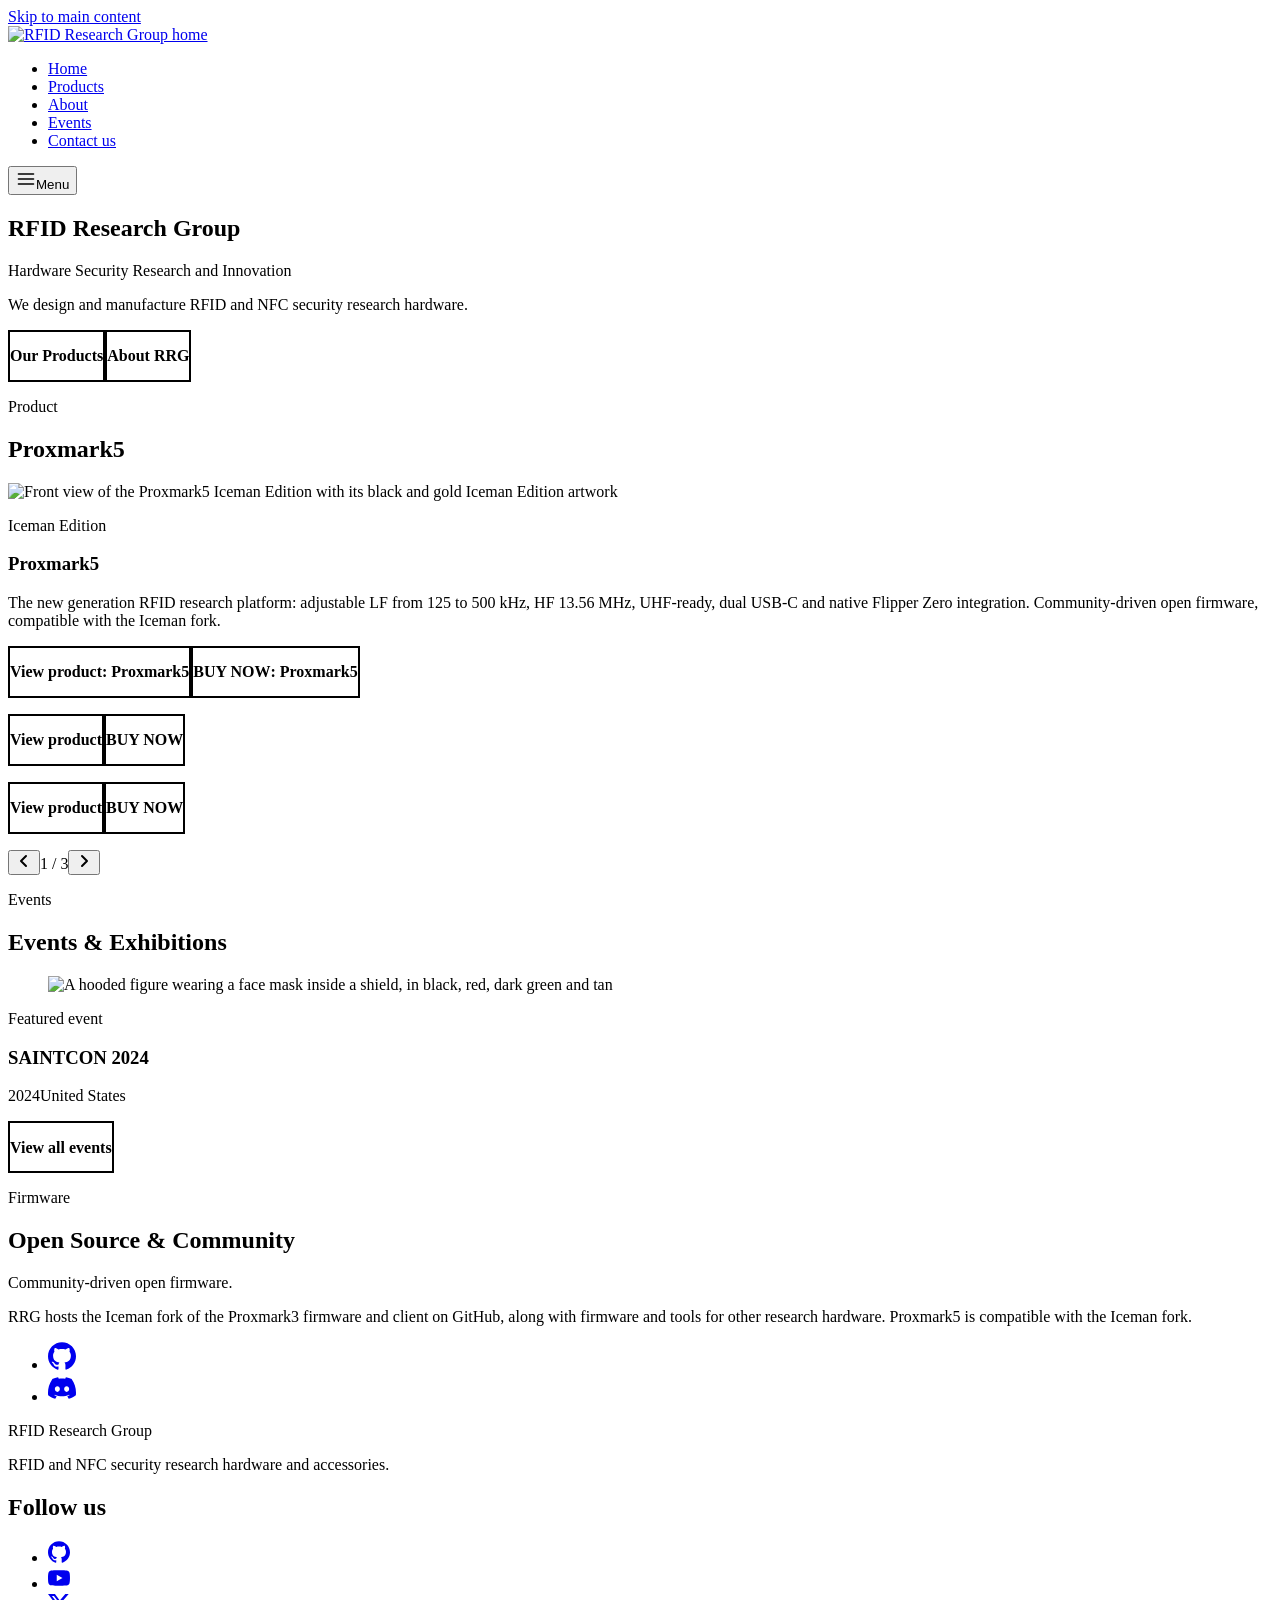
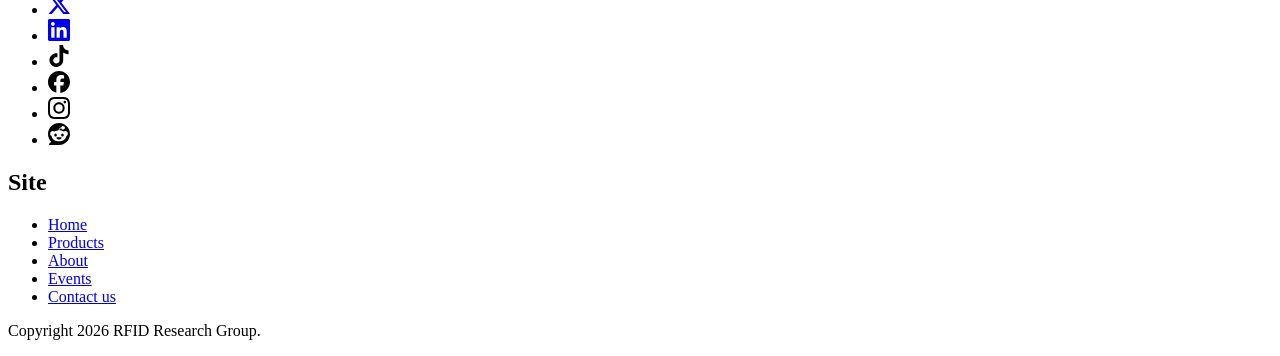
==== rrg-website-ready-to-upload/index.html @ afe207c8 "Add files via upload RRG WEB 11-25" ====
<!DOCTYPE html><html lang="en" data-astro-cid-z4jru4n3><head><meta charset="utf-8"><meta name="viewport" content="width=device-width, initial-scale=1"><link rel="icon" href="/favicon.svg" type="image/svg+xml"><title>RFID Research Group (RRG) | Hardware for Security Research</title><meta name="description" content="RFID Research Group designs, manufactures and sells RFID and NFC security research hardware and accessories."><link rel="canonical" href="https://rfidresearchgroup.com/"><meta name="robots" content="noindex, nofollow"><meta property="og:type" content="website"><meta property="og:site_name" content="RFID Research Group"><meta property="og:title" content="RFID Research Group (RRG) | Hardware for Security Research"><meta property="og:description" content="RFID Research Group designs, manufactures and sells RFID and NFC security research hardware and accessories."><meta property="og:url" content="https://rfidresearchgroup.com/"><meta name="twitter:card" content="summary"><link rel="stylesheet" href="/_astro/BaseLayout.CLcps3ia.css"><link rel="stylesheet" href="/_astro/index.Cjgjn9fv.css"><style>.button[data-astro-cid-ekguhzzh]{min-height:48px;padding:var(--space-3) var(--space-6);border-radius:var(--radius);font-size:var(--text-body);text-align:center;border:2px solid #0000;justify-content:center;align-items:center;font-weight:600;line-height:1.2;text-decoration:none;display:inline-flex}.button--primary[data-astro-cid-ekguhzzh],.button--primary[data-astro-cid-ekguhzzh]:visited{background:var(--c-text);color:var(--c-bg);border-color:var(--c-text)}.button--primary[data-astro-cid-ekguhzzh]:hover,.button--primary[data-astro-cid-ekguhzzh]:active{background:var(--c-text-secondary);border-color:var(--c-text-secondary);color:var(--c-bg);text-underline-offset:.2em;text-decoration:underline}.button--secondary[data-astro-cid-ekguhzzh],.button--secondary[data-astro-cid-ekguhzzh]:visited{color:var(--c-text);border-color:var(--c-text);background:0 0}.button--secondary[data-astro-cid-ekguhzzh]:hover,.button--secondary[data-astro-cid-ekguhzzh]:active{background:var(--c-surface);color:var(--c-text);text-underline-offset:.2em;text-decoration:underline}.button--small[data-astro-cid-ekguhzzh]{min-height:40px;padding:var(--space-2) var(--space-4);font-size:var(--text-small)}.button--idle[data-astro-cid-ekguhzzh]{cursor:default}.button--idle[data-astro-cid-ekguhzzh]:hover,.button--idle[data-astro-cid-ekguhzzh]:active{background:0 0;text-decoration:none}@media (prefers-reduced-motion:no-preference){.button[data-astro-cid-ekguhzzh]{transition:background-color .18s,border-color .18s,color .18s}}
</style></head><body data-astro-cid-z4jru4n3><a class="skip-link" href="#main" data-astro-cid-z4jru4n3>Skip to main content</a><header class="site-header" data-astro-cid-fzpbxy5g><div class="container site-header__inner" data-astro-cid-fzpbxy5g><a class="brand" href="/" data-astro-cid-fzpbxy5g><img class="brand__logo" src="/images/brand/rrg-crown-logo.png" alt="RFID Research Group home" width="64" height="68" decoding="async" data-astro-cid-fzpbxy5g></a><nav class="primary-nav" aria-label="Primary" data-astro-cid-ild27cng><ul data-astro-cid-ild27cng><li data-astro-cid-ild27cng><a href="/" aria-current="page" data-astro-cid-ild27cng>Home</a></li><li data-astro-cid-ild27cng><a href="/products/" data-astro-cid-ild27cng>Products</a></li><li data-astro-cid-ild27cng><a href="/about/" data-astro-cid-ild27cng>About</a></li><li data-astro-cid-ild27cng><a href="/about/#events" data-astro-cid-ild27cng>Events</a></li><li data-astro-cid-ild27cng><a href="/contact/" data-astro-cid-ild27cng>Contact us</a></li></ul></nav><div class="mobile-nav" data-mobile-nav data-astro-cid-e4rjqvxj><button class="mobile-nav__toggle" type="button" aria-expanded="false" aria-controls="mobile-nav-panel" data-mobile-nav-toggle data-astro-cid-e4rjqvxj><svg class="mobile-nav__icon" viewBox="0 0 24 24" width="20" height="20" aria-hidden="true" focusable="false" data-astro-cid-e4rjqvxj><path d="M3 6h18M3 12h18M3 18h18" stroke="currentColor" stroke-width="2" stroke-linecap="round" fill="none" data-astro-cid-e4rjqvxj></path></svg><span data-astro-cid-e4rjqvxj>Menu</span></button><nav class="mobile-nav__panel" id="mobile-nav-panel" aria-label="Primary" data-mobile-nav-panel data-astro-cid-e4rjqvxj><ul data-astro-cid-e4rjqvxj><li data-astro-cid-e4rjqvxj><a href="/" aria-current="page" data-astro-cid-e4rjqvxj>Home</a></li><li data-astro-cid-e4rjqvxj><a href="/products/" data-astro-cid-e4rjqvxj>Products</a></li><li data-astro-cid-e4rjqvxj><a href="/about/" data-astro-cid-e4rjqvxj>About</a></li><li data-astro-cid-e4rjqvxj><a href="/about/#events" data-astro-cid-e4rjqvxj>Events</a></li><li data-astro-cid-e4rjqvxj><a href="/contact/" data-astro-cid-e4rjqvxj>Contact us</a></li></ul></nav></div><script type="module">var e=document.querySelector(`[data-mobile-nav]`),t=e?.querySelector(`[data-mobile-nav-toggle]`),n=e?.querySelector(`[data-mobile-nav-panel]`);if(e&&t&&n){e.classList.add(`is-enhanced`),n.hidden=!0;let r=e=>{t.setAttribute(`aria-expanded`,String(e)),n.hidden=!e};t.addEventListener(`click`,()=>{r(t.getAttribute(`aria-expanded`)!==`true`)}),e.addEventListener(`keydown`,e=>{e.key===`Escape`&&t.getAttribute(`aria-expanded`)===`true`&&(r(!1),t.focus())}),window.matchMedia(`(min-width: 900px)`).addEventListener(`change`,e=>{e.matches&&r(!1)})}</script></div></header><main id="main" tabindex="-1" data-astro-cid-z4jru4n3><section class="hero" aria-labelledby="hero-title" data-astro-cid-ge2uvauf><div class="container hero__inner" data-astro-cid-ge2uvauf><h1 id="hero-title" class="hero__title" data-astro-cid-ge2uvauf><span class="hero__line" data-astro-cid-ge2uvauf>RFID</span> <span class="hero__line" data-astro-cid-ge2uvauf>Research</span> <span class="hero__line" data-astro-cid-ge2uvauf>Group</span></h1><p class="hero__headline" data-astro-cid-ge2uvauf>Hardware Security Research and Innovation</p><p class="hero__lead" data-astro-cid-ge2uvauf>We design and manufacture RFID and NFC security research hardware.</p><div class="hero__actions" data-astro-cid-ge2uvauf><a class="button button--primary" href="/products/" data-astro-cid-ekguhzzh>Our Products</a><a class="button button--secondary" href="/about/" data-astro-cid-ekguhzzh>About RRG</a></div></div></section><section class="news-feature" id="news-promotions" aria-labelledby="news-promotions-heading" data-astro-cid-th4qtknb><div class="container" data-astro-cid-th4qtknb><header class="news-feature__head" data-astro-cid-th4qtknb><p class="eyebrow" data-astro-cid-th4qtknb>Product</p><h2 id="news-promotions-heading" data-astro-cid-th4qtknb>Proxmark5</h2></header><div class="news-feature__panel" data-astro-cid-th4qtknb><div class="carousel" role="group" aria-roledescription="carousel" aria-label="Proxmark5" data-carousel data-counter="{current} / {total}" data-slide-label="{current} of {total}" data-astro-cid-oulirr76><div class="carousel__viewport" data-viewport data-astro-cid-oulirr76><article class="news-slide" data-astro-cid-th4qtknb><div class="news-slide__media is-stage" data-glyph="5" data-astro-cid-th4qtknb><img class="photo news-photo" src="/images/products/pm5-front-cut.webp" alt="Front view of the Proxmark5 Iceman Edition with its black and gold Iceman Edition artwork" width="884" height="1500" loading="lazy" decoding="async" data-astro-cid-ibx6unlj></div><div class="news-slide__text" data-astro-cid-th4qtknb><p class="eyebrow news-slide__meta" data-astro-cid-th4qtknb>Iceman Edition</p><h3 class="news-slide__title" data-astro-cid-th4qtknb>Proxmark5</h3><p class="news-slide__summary" data-astro-cid-th4qtknb>The new generation RFID research platform: adjustable LF from 125 to 500 kHz, HF 13.56 MHz, UHF-ready, dual USB-C and native Flipper Zero integration. Community-driven open firmware, compatible with the Iceman fork.</p><p class="news-slide__links" data-astro-cid-th4qtknb><a class="button button--secondary" href="/products/proxmark5-iceman/" data-astro-cid-ekguhzzh>View product<span class="visually-hidden" data-astro-cid-th4qtknb>: Proxmark5</span></a><a class="button button--secondary" href="https://hackerwarehouse.com/product/proxmark5/" rel="noopener" data-astro-cid-ekguhzzh>BUY NOW<span class="visually-hidden" data-astro-cid-th4qtknb>: Proxmark5</span></a></p></div></article><article class="news-slide" data-astro-cid-th4qtknb><div class="news-slide__media is-photo is-glyph-only is-blank" data-astro-cid-th4qtknb></div><div class="news-slide__text" data-astro-cid-th4qtknb><p class="news-slide__links" data-astro-cid-th4qtknb><span class="button button--secondary button--idle" aria-disabled="true" data-astro-cid-ekguhzzh>View product</span><span class="button button--secondary button--idle" aria-disabled="true" data-astro-cid-ekguhzzh>BUY NOW</span></p></div></article><article class="news-slide" data-astro-cid-th4qtknb><div class="news-slide__media is-photo is-glyph-only is-blank" data-astro-cid-th4qtknb></div><div class="news-slide__text" data-astro-cid-th4qtknb><p class="news-slide__links" data-astro-cid-th4qtknb><span class="button button--secondary button--idle" aria-disabled="true" data-astro-cid-ekguhzzh>View product</span><span class="button button--secondary button--idle" aria-disabled="true" data-astro-cid-ekguhzzh>BUY NOW</span></p></div></article></div><div class="carousel__footer" data-astro-cid-oulirr76><div class="carousel__more" data-astro-cid-oulirr76></div><div class="carousel__controls" data-controls hidden data-astro-cid-oulirr76><button type="button" class="carousel__button" aria-label="Previous" data-prev data-astro-cid-oulirr76><svg viewBox="0 0 16 16" width="16" height="16" aria-hidden="true" focusable="false" data-astro-cid-oulirr76><path d="M10 3L5 8l5 5" stroke="currentColor" stroke-width="2" fill="none" stroke-linecap="round" stroke-linejoin="round" data-astro-cid-oulirr76></path></svg></button><span class="carousel__counter mono" data-counter-text aria-live="polite" data-astro-cid-oulirr76></span><button type="button" class="carousel__button" aria-label="Next" data-next data-astro-cid-oulirr76><svg viewBox="0 0 16 16" width="16" height="16" aria-hidden="true" focusable="false" data-astro-cid-oulirr76><path d="M6 3l5 5-5 5" stroke="currentColor" stroke-width="2" fill="none" stroke-linecap="round" stroke-linejoin="round" data-astro-cid-oulirr76></path></svg></button></div></div></div><script type="module">document.querySelectorAll(`[data-carousel]`).forEach(e=>{let t=[...e.querySelector(`[data-viewport]`).children],n=e.querySelector(`[data-controls]`),r=e.querySelector(`[data-counter-text]`),i=e.dataset.counter??`{current} / {total}`,a=e.dataset.slideLabel??`{current} of {total}`;if(t.length<2)return;let o=0;e.classList.add(`is-enhanced`),n.hidden=!1;let s=(e,n)=>e.replace(`{current}`,String(n)).replace(`{total}`,String(t.length));t.forEach((e,t)=>{e.setAttribute(`role`,`group`),e.setAttribute(`aria-roledescription`,`slide`),e.setAttribute(`aria-label`,s(a,t+1))});let c=e=>{o=(e+t.length)%t.length,t.forEach((e,t)=>{let n=t===o;e.toggleAttribute(`data-inactive`,!n),e.toggleAttribute(`inert`,!n)}),r.textContent=s(i,o+1)};e.querySelector(`[data-prev]`).addEventListener(`click`,()=>c(o-1)),e.querySelector(`[data-next]`).addEventListener(`click`,()=>c(o+1)),e.addEventListener(`keydown`,e=>{let t=e.key;t===`ArrowLeft`&&c(o-1),t===`ArrowRight`&&c(o+1)}),c(0)});</script></div></div></section><section class="event-feature" id="events-exhibitions" aria-labelledby="events-exhibitions-heading" data-astro-cid-reeivz5b><div class="container" data-astro-cid-reeivz5b><header class="event-feature__head" data-astro-cid-reeivz5b><p class="eyebrow" data-astro-cid-reeivz5b>Events</p><h2 id="events-exhibitions-heading" data-astro-cid-reeivz5b>Events &amp; Exhibitions</h2></header><div class="event-feature__panel" data-astro-cid-reeivz5b><article class="event-card" data-astro-cid-reeivz5b><div class="event-card__media" data-astro-cid-reeivz5b><figure data-astro-cid-reeivz5b><img src="/images/events/saintcon-2024.webp" alt="A hooded figure wearing a face mask inside a shield, in black, red, dark green and tan" width="1200" height="750" loading="lazy" decoding="async" data-astro-cid-reeivz5b></figure></div><div class="event-card__text" data-astro-cid-reeivz5b><p class="eyebrow event-card__label" data-astro-cid-reeivz5b>Featured event</p><h3 class="event-card__name" data-astro-cid-reeivz5b>SAINTCON 2024</h3><p class="event-card__meta" data-astro-cid-reeivz5b><time class="mono" datetime="2024" data-astro-cid-reeivz5b>2024</time><span data-astro-cid-reeivz5b>United States</span></p><div class="event-card__actions" data-astro-cid-reeivz5b><a class="button button--primary" href="/about/#events" data-astro-cid-ekguhzzh>View all events</a></div></div></article></div></div></section><section class="open-source" id="open-source" aria-labelledby="open-source-heading" data-astro-cid-hjlmb2xt><div class="container open-source__grid" data-astro-cid-hjlmb2xt><div data-astro-cid-hjlmb2xt><p class="eyebrow" data-astro-cid-hjlmb2xt>Firmware</p><h2 id="open-source-heading" class="open-source__heading" data-astro-cid-hjlmb2xt>Open Source &amp; Community</h2><p class="open-source__summary" data-astro-cid-hjlmb2xt>Community-driven open firmware.</p></div><div data-astro-cid-hjlmb2xt><p class="open-source__body" data-astro-cid-hjlmb2xt>RRG hosts the Iceman fork of the Proxmark3 firmware and client on GitHub, along with firmware and tools for other research hardware. Proxmark5 is compatible with the Iceman fork.</p><ul class="open-source__links" data-astro-cid-hjlmb2xt><li data-astro-cid-hjlmb2xt><a class="open-source__icon" href="https://github.com/rfidresearchgroup" rel="noopener" aria-label="GitHub" title="GitHub" data-astro-cid-hjlmb2xt><svg viewBox="0 0 24 24" width="28" height="28" aria-hidden="true" focusable="false" data-astro-cid-hjlmb2xt><path d="M12 .297c-6.63 0-12 5.373-12 12 0 5.303 3.438 9.8 8.205 11.385.6.113.82-.258.82-.577 0-.285-.01-1.04-.015-2.04-3.338.724-4.042-1.61-4.042-1.61C4.422 18.07 3.633 17.7 3.633 17.7c-1.087-.744.084-.729.084-.729 1.205.084 1.838 1.236 1.838 1.236 1.07 1.835 2.809 1.305 3.495.998.108-.776.417-1.305.76-1.605-2.665-.3-5.466-1.332-5.466-5.93 0-1.31.465-2.38 1.235-3.22-.135-.303-.54-1.523.105-3.176 0 0 1.005-.322 3.3 1.23.96-.267 1.98-.399 3-.405 1.02.006 2.04.138 3 .405 2.28-1.552 3.285-1.23 3.285-1.23.645 1.653.24 2.873.12 3.176.765.84 1.23 1.91 1.23 3.22 0 4.61-2.805 5.625-5.475 5.92.42.36.81 1.096.81 2.22 0 1.606-.015 2.896-.015 3.286 0 .315.21.69.825.57C20.565 22.092 24 17.592 24 12.297c0-6.627-5.373-12-12-12" fill="currentColor" data-astro-cid-hjlmb2xt></path></svg></a></li><li data-astro-cid-hjlmb2xt><a class="open-source__icon" href="https://discord.gg/QfPvGFRQxH" rel="noopener" aria-label="Discord" title="Discord" data-astro-cid-hjlmb2xt><svg viewBox="0 0 24 24" width="28" height="28" aria-hidden="true" focusable="false" data-astro-cid-hjlmb2xt><path d="M20.317 4.3698a19.7913 19.7913 0 00-4.8851-1.5152.0741.0741 0 00-.0785.0371c-.211.3753-.4447.8648-.6083 1.2495-1.8447-.2762-3.68-.2762-5.4868 0-.1636-.3933-.4058-.8742-.6177-1.2495a.077.077 0 00-.0785-.037 19.7363 19.7363 0 00-4.8852 1.515.0699.0699 0 00-.0321.0277C.5334 9.0458-.319 13.5799.0992 18.0578a.0824.0824 0 00.0312.0561c2.0528 1.5076 4.0413 2.4228 5.9929 3.0294a.0777.0777 0 00.0842-.0276c.4616-.6304.8731-1.2952 1.226-1.9942a.076.076 0 00-.0416-.1057c-.6528-.2476-1.2743-.5495-1.8722-.8923a.077.077 0 01-.0076-.1277c.1258-.0943.2517-.1923.3718-.2914a.0743.0743 0 01.0776-.0105c3.9278 1.7933 8.18 1.7933 12.0614 0a.0739.0739 0 01.0785.0095c.1202.099.246.1981.3728.2924a.077.077 0 01-.0066.1276 12.2986 12.2986 0 01-1.873.8914.0766.0766 0 00-.0407.1067c.3604.698.7719 1.3628 1.225 1.9932a.076.076 0 00.0842.0286c1.961-.6067 3.9495-1.5219 6.0023-3.0294a.077.077 0 00.0313-.0552c.5004-5.177-.8382-9.6739-3.5485-13.6604a.061.061 0 00-.0312-.0286zM8.02 15.3312c-1.1825 0-2.1569-1.0857-2.1569-2.419 0-1.3332.9555-2.4189 2.157-2.4189 1.2108 0 2.1757 1.0952 2.1568 2.419 0 1.3332-.9555 2.4189-2.1569 2.4189zm7.9748 0c-1.1825 0-2.1569-1.0857-2.1569-2.419 0-1.3332.9554-2.4189 2.1569-2.4189 1.2108 0 2.1757 1.0952 2.1568 2.419 0 1.3332-.946 2.4189-2.1568 2.4189Z" fill="currentColor" data-astro-cid-hjlmb2xt></path></svg></a></li></ul></div></div></section></main><footer class="site-footer" data-astro-cid-nns7i3if><div class="container" data-astro-cid-nns7i3if><div class="site-footer__grid" data-astro-cid-nns7i3if><div class="site-footer__brand" data-astro-cid-nns7i3if><p class="site-footer__name" data-astro-cid-nns7i3if>RFID Research Group</p><p class="site-footer__tagline" data-astro-cid-nns7i3if>RFID and NFC security research hardware and accessories.</p></div><div data-astro-cid-nns7i3if><h2 class="site-footer__heading" data-astro-cid-nns7i3if>Follow us</h2><ul class="site-footer__social" data-astro-cid-nns7i3if><li data-astro-cid-nns7i3if><a class="site-footer__box site-footer__icon" href="https://github.com/rfidresearchgroup" rel="noopener" aria-label="GitHub" title="GitHub" data-astro-cid-nns7i3if><svg viewBox="0 0 24 24" width="22" height="22" aria-hidden="true" focusable="false" data-astro-cid-nns7i3if><path d="M12 .297c-6.63 0-12 5.373-12 12 0 5.303 3.438 9.8 8.205 11.385.6.113.82-.258.82-.577 0-.285-.01-1.04-.015-2.04-3.338.724-4.042-1.61-4.042-1.61C4.422 18.07 3.633 17.7 3.633 17.7c-1.087-.744.084-.729.084-.729 1.205.084 1.838 1.236 1.838 1.236 1.07 1.835 2.809 1.305 3.495.998.108-.776.417-1.305.76-1.605-2.665-.3-5.466-1.332-5.466-5.93 0-1.31.465-2.38 1.235-3.22-.135-.303-.54-1.523.105-3.176 0 0 1.005-.322 3.3 1.23.96-.267 1.98-.399 3-.405 1.02.006 2.04.138 3 .405 2.28-1.552 3.285-1.23 3.285-1.23.645 1.653.24 2.873.12 3.176.765.84 1.23 1.91 1.23 3.22 0 4.61-2.805 5.625-5.475 5.92.42.36.81 1.096.81 2.22 0 1.606-.015 2.896-.015 3.286 0 .315.21.69.825.57C20.565 22.092 24 17.592 24 12.297c0-6.627-5.373-12-12-12" fill="currentColor" data-astro-cid-nns7i3if></path></svg></a></li><li data-astro-cid-nns7i3if><a class="site-footer__box site-footer__icon" href="https://www.youtube.com/@rfidresearchgroup" rel="noopener" aria-label="YouTube" title="YouTube" data-astro-cid-nns7i3if><svg viewBox="0 0 24 24" width="22" height="22" aria-hidden="true" focusable="false" data-astro-cid-nns7i3if><path d="M23.498 6.186a3.016 3.016 0 0 0-2.122-2.136C19.505 3.545 12 3.545 12 3.545s-7.505 0-9.377.505A3.017 3.017 0 0 0 .502 6.186C0 8.07 0 12 0 12s0 3.93.502 5.814a3.016 3.016 0 0 0 2.122 2.136c1.871.505 9.376.505 9.376.505s7.505 0 9.377-.505a3.015 3.015 0 0 0 2.122-2.136C24 15.93 24 12 24 12s0-3.93-.502-5.814zM9.545 15.568V8.432L15.818 12l-6.273 3.568z" fill="currentColor" data-astro-cid-nns7i3if></path></svg></a></li><li data-astro-cid-nns7i3if><a class="site-footer__box site-footer__icon" href="https://x.com/RFIDResearch" rel="noopener" aria-label="X" title="X" data-astro-cid-nns7i3if><svg viewBox="0 0 24 24" width="22" height="22" aria-hidden="true" focusable="false" data-astro-cid-nns7i3if><path d="M18.901 1.153h3.68l-8.04 9.19L24 22.846h-7.406l-5.8-7.584-6.638 7.584H.474l8.6-9.83L0 1.154h7.594l5.243 6.932ZM17.61 20.644h2.039L6.486 3.24H4.298Z" fill="currentColor" data-astro-cid-nns7i3if></path></svg></a></li><li data-astro-cid-nns7i3if><a class="site-footer__box site-footer__icon" href="https://www.linkedin.com/company/rfid-research-group" rel="noopener" aria-label="LinkedIn" title="LinkedIn" data-astro-cid-nns7i3if><svg viewBox="0 0 24 24" width="22" height="22" aria-hidden="true" focusable="false" data-astro-cid-nns7i3if><path d="M20.447 20.452h-3.554v-5.569c0-1.328-.027-3.037-1.852-3.037-1.853 0-2.136 1.445-2.136 2.939v5.667H9.351V9h3.414v1.561h.046c.477-.9 1.637-1.85 3.37-1.85 3.601 0 4.267 2.37 4.267 5.455v6.286zM5.337 7.433c-1.144 0-2.063-.926-2.063-2.065 0-1.138.92-2.063 2.063-2.063 1.14 0 2.064.925 2.064 2.063 0 1.139-.925 2.065-2.064 2.065zm1.782 13.019H3.555V9h3.564v11.452zM22.225 0H1.771C.792 0 0 .774 0 1.729v20.542C0 23.227.792 24 1.771 24h20.451C23.2 24 24 23.227 24 22.271V1.729C24 .774 23.2 0 22.222 0h.003z" fill="currentColor" data-astro-cid-nns7i3if></path></svg></a></li><li data-astro-cid-nns7i3if><span class="site-footer__box site-footer__icon site-footer__pending" title="TikTok: link coming soon" role="img" aria-label="TikTok (link coming soon)" data-astro-cid-nns7i3if><svg viewBox="0 0 24 24" width="22" height="22" aria-hidden="true" focusable="false" data-astro-cid-nns7i3if><path d="M12.525.02c1.31-.02 2.61-.01 3.91-.02.08 1.53.63 3.09 1.75 4.17 1.12 1.11 2.7 1.62 4.24 1.79v4.03c-1.44-.05-2.89-.35-4.2-.97-.57-.26-1.1-.59-1.62-.93-.01 2.92.01 5.84-.02 8.75-.08 1.4-.54 2.79-1.35 3.94-1.31 1.92-3.58 3.17-5.91 3.21-1.43.08-2.86-.31-4.08-1.03-2.02-1.19-3.44-3.37-3.65-5.71-.02-.5-.03-1-.01-1.49.18-1.9 1.12-3.72 2.58-4.96 1.66-1.44 3.98-2.13 6.15-1.72.02 1.48-.04 2.96-.04 4.44-.99-.32-2.15-.23-3.02.37-.63.41-1.11 1.04-1.36 1.75-.21.51-.15 1.07-.14 1.61.24 1.64 1.82 3.02 3.5 2.87 1.12-.01 2.19-.66 2.77-1.61.19-.33.4-.67.41-1.06.1-1.79.06-3.57.07-5.36.01-4.03-.01-8.05.02-12.07z" fill="currentColor" data-astro-cid-nns7i3if></path></svg></span></li><li data-astro-cid-nns7i3if><span class="site-footer__box site-footer__icon site-footer__pending" title="Facebook: link coming soon" role="img" aria-label="Facebook (link coming soon)" data-astro-cid-nns7i3if><svg viewBox="0 0 24 24" width="22" height="22" aria-hidden="true" focusable="false" data-astro-cid-nns7i3if><path d="M9.101 23.691v-7.98H6.627v-3.667h2.474v-1.58c0-4.085 1.848-5.978 5.858-5.978.401 0 .955.042 1.468.103a8.68 8.68 0 0 1 1.141.195v3.325a8.623 8.623 0 0 0-.653-.036 26.805 26.805 0 0 0-.733-.009c-.707 0-1.259.096-1.675.309a1.686 1.686 0 0 0-.679.622c-.258.42-.374.995-.374 1.752v1.297h3.919l-.386 2.103-.287 1.564h-3.246v8.245C19.396 23.238 24 18.179 24 12.044c0-6.627-5.373-12-12-12s-12 5.373-12 12c0 5.628 3.874 10.35 9.101 11.647Z" fill="currentColor" data-astro-cid-nns7i3if></path></svg></span></li><li data-astro-cid-nns7i3if><span class="site-footer__box site-footer__icon site-footer__pending" title="Instagram: link coming soon" role="img" aria-label="Instagram (link coming soon)" data-astro-cid-nns7i3if><svg viewBox="0 0 24 24" width="22" height="22" aria-hidden="true" focusable="false" data-astro-cid-nns7i3if><path d="M7.0301.084c-1.2768.0602-2.1487.264-2.911.5634-.7888.3075-1.4575.72-2.1228 1.3877-.6652.6677-1.075 1.3368-1.3802 2.127-.2954.7638-.4956 1.6365-.552 2.914-.0564 1.2775-.0689 1.6882-.0626 4.947.0062 3.2586.0206 3.6671.0825 4.9473.061 1.2765.264 2.1482.5635 2.9107.308.7889.72 1.4573 1.388 2.1228.6679.6655 1.3365 1.0743 2.1285 1.38.7632.295 1.6361.4961 2.9134.552 1.2773.056 1.6884.069 4.9462.0627 3.2578-.0062 3.668-.0207 4.9478-.0814 1.28-.0607 2.147-.2652 2.9098-.5633.7889-.3086 1.4578-.72 2.1228-1.3881.665-.6682 1.0745-1.3378 1.3795-2.1284.2957-.7632.4966-1.636.552-2.9124.056-1.2809.0692-1.6898.063-4.948-.0063-3.2583-.021-3.6668-.0817-4.9465-.0607-1.2797-.264-2.1487-.5633-2.9117-.3084-.7889-.72-1.4568-1.3876-2.1228C21.2982 1.33 20.628.9208 19.8378.6165 19.074.321 18.2017.1197 16.9244.0645 15.6471.0093 15.236-.005 11.977.0014 8.718.0076 8.31.0215 7.0301.0839m.1402 21.6932c-1.17-.0509-1.8053-.2453-2.2287-.408-.5606-.216-.96-.4771-1.3819-.895-.422-.4178-.6811-.8186-.9-1.378-.1644-.4234-.3624-1.058-.4171-2.228-.0595-1.2645-.072-1.6442-.079-4.848-.007-3.2037.0053-3.583.0607-4.848.05-1.169.2456-1.805.408-2.2282.216-.5613.4762-.96.895-1.3816.4188-.4217.8184-.6814 1.3783-.9003.423-.1651 1.0575-.3614 2.227-.4171 1.2655-.06 1.6447-.072 4.848-.079 3.2033-.007 3.5835.005 4.8495.0608 1.169.0508 1.8053.2445 2.228.408.5608.216.96.4754 1.3816.895.4217.4194.6816.8176.9005 1.3787.1653.4217.3617 1.056.4169 2.2263.0602 1.2655.0739 1.645.0796 4.848.0058 3.203-.0055 3.5834-.061 4.848-.051 1.17-.245 1.8055-.408 2.2294-.216.5604-.4763.96-.8954 1.3814-.419.4215-.8181.6811-1.3783.9-.4224.1649-1.0577.3617-2.2262.4174-1.2656.0595-1.6448.072-4.8493.079-3.2045.007-3.5825-.006-4.848-.0608M16.953 5.5864A1.44 1.44 0 1 0 18.39 4.144a1.44 1.44 0 0 0-1.437 1.4424M5.8385 12.012c.0067 3.4032 2.7706 6.1557 6.173 6.1493 3.4026-.0065 6.157-2.7701 6.1506-6.1733-.0065-3.4032-2.771-6.1565-6.174-6.1498-3.403.0067-6.156 2.771-6.1496 6.1738M8 12.0077a4 4 0 1 1 4.008 3.9921A3.9996 3.9996 0 0 1 8 12.0077" fill="currentColor" data-astro-cid-nns7i3if></path></svg></span></li><li data-astro-cid-nns7i3if><span class="site-footer__box site-footer__icon site-footer__pending" title="Reddit: link coming soon" role="img" aria-label="Reddit (link coming soon)" data-astro-cid-nns7i3if><svg viewBox="0 0 24 24" width="22" height="22" aria-hidden="true" focusable="false" data-astro-cid-nns7i3if><path d="M12 0C5.373 0 0 5.373 0 12c0 3.314 1.343 6.314 3.515 8.485l-2.286 2.286C.775 23.225 1.097 24 1.738 24H12c6.627 0 12-5.373 12-12S18.627 0 12 0Zm4.388 3.199c1.104 0 1.999.895 1.999 1.999 0 1.105-.895 2-1.999 2-.946 0-1.739-.657-1.947-1.539v.002c-1.147.162-2.032 1.15-2.032 2.341v.007c1.776.067 3.4.567 4.686 1.363.473-.363 1.064-.58 1.707-.58 1.547 0 2.802 1.254 2.802 2.802 0 1.117-.655 2.081-1.601 2.531-.088 3.256-3.637 5.876-7.997 5.876-4.361 0-7.905-2.617-7.998-5.87-.954-.447-1.614-1.415-1.614-2.538 0-1.548 1.255-2.802 2.803-2.802.645 0 1.239.218 1.712.585 1.275-.79 2.881-1.291 4.64-1.365v-.01c0-1.663 1.263-3.034 2.88-3.207.188-.911.993-1.595 1.959-1.595Zm-8.085 8.376c-.784 0-1.459.78-1.506 1.797-.047 1.016.64 1.429 1.426 1.429.786 0 1.371-.369 1.418-1.385.047-1.017-.553-1.841-1.338-1.841Zm7.406 0c-.786 0-1.385.824-1.338 1.841.047 1.017.634 1.385 1.418 1.385.785 0 1.473-.413 1.426-1.429-.046-1.017-.721-1.797-1.506-1.797Zm-3.703 4.013c-.974 0-1.907.048-2.77.135-.147.015-.241.168-.183.305.483 1.154 1.622 1.964 2.953 1.964 1.33 0 2.47-.81 2.953-1.964.057-.137-.037-.29-.184-.305-.863-.087-1.795-.135-2.769-.135Z" fill="currentColor" data-astro-cid-nns7i3if></path></svg></span></li></ul></div><nav aria-labelledby="footer-site-heading" data-astro-cid-nns7i3if><h2 id="footer-site-heading" class="site-footer__heading" data-astro-cid-nns7i3if>Site</h2><ul class="site-footer__nav" data-astro-cid-nns7i3if><li data-astro-cid-nns7i3if><a class="site-footer__box" href="/" data-astro-cid-nns7i3if>Home</a></li><li data-astro-cid-nns7i3if><a class="site-footer__box" href="/products/" data-astro-cid-nns7i3if>Products</a></li><li data-astro-cid-nns7i3if><a class="site-footer__box" href="/about/" data-astro-cid-nns7i3if>About</a></li><li data-astro-cid-nns7i3if><a class="site-footer__box" href="/about/#events" data-astro-cid-nns7i3if>Events</a></li><li data-astro-cid-nns7i3if><a class="site-footer__box" href="/contact/" data-astro-cid-nns7i3if>Contact us</a></li></ul></nav></div><p class="site-footer__copyright" data-astro-cid-nns7i3if>Copyright 2026 RFID Research Group.</p></div></footer></body></html>
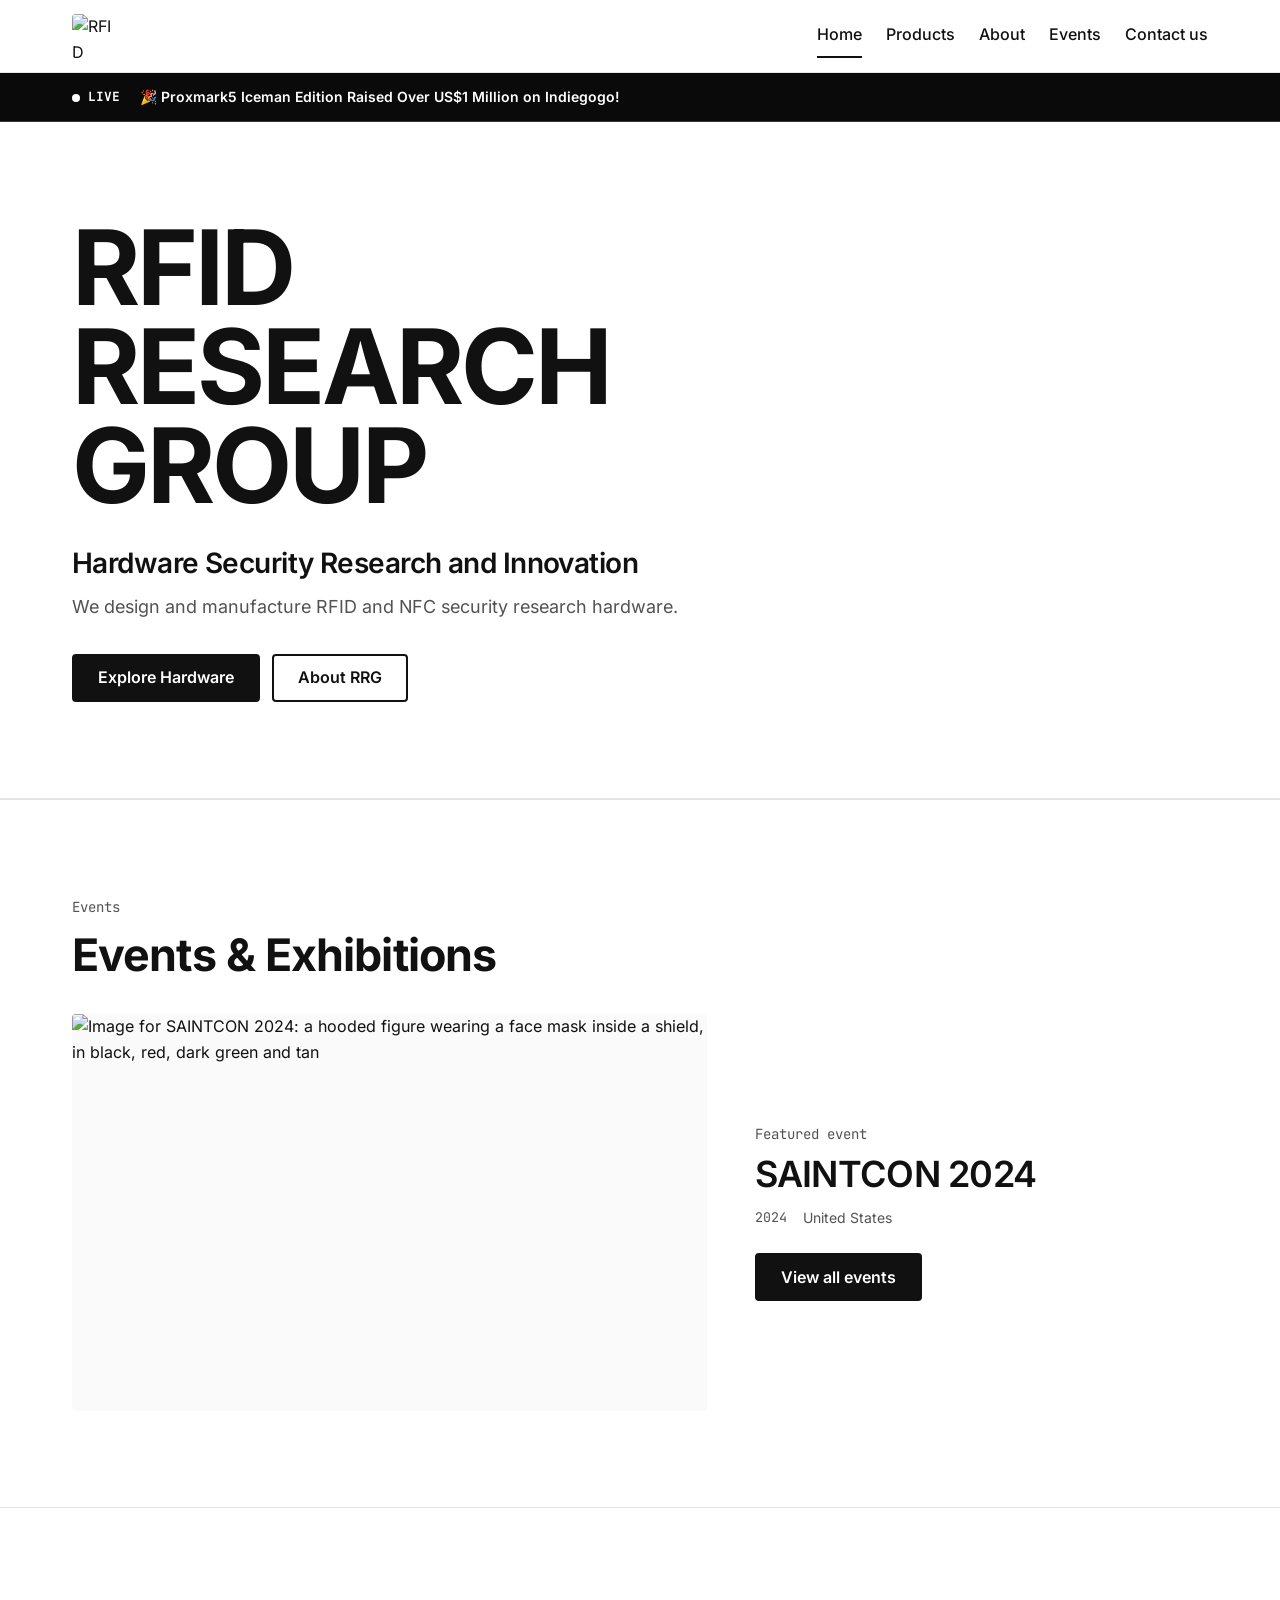
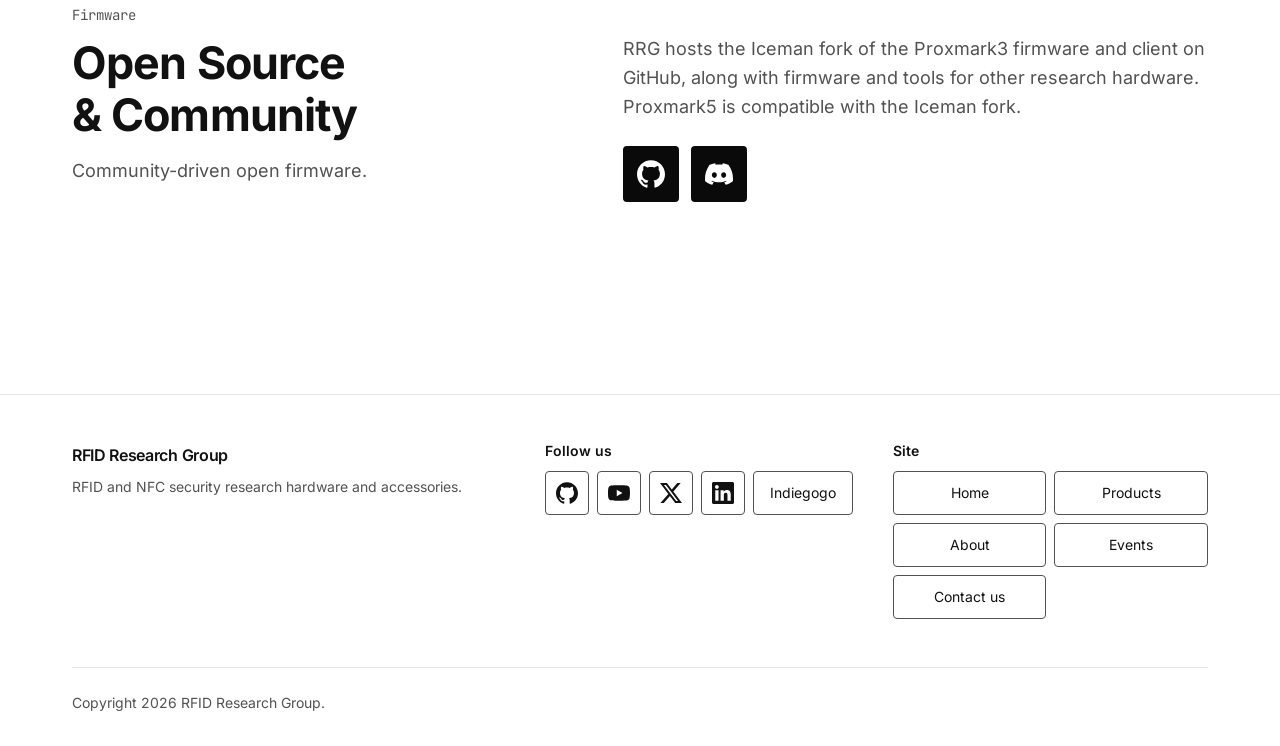
==== commit 15000e87: "Add files via upload" ====
--- a/rrg-website-ready-to-upload/index.html
+++ b/rrg-website-ready-to-upload/index.html
@@ -1,2 +1,2 @@
-<!DOCTYPE html><html lang="en" data-astro-cid-z4jru4n3><head><meta charset="utf-8"><meta name="viewport" content="width=device-width, initial-scale=1"><link rel="icon" href="/favicon.svg" type="image/svg+xml"><title>RFID Research Group (RRG) | Hardware for Security Research</title><meta name="description" content="RFID Research Group designs, manufactures and sells RFID and NFC security research hardware and accessories."><link rel="canonical" href="https://rfidresearchgroup.com/"><meta name="robots" content="noindex, nofollow"><meta property="og:type" content="website"><meta property="og:site_name" content="RFID Research Group"><meta property="og:title" content="RFID Research Group (RRG) | Hardware for Security Research"><meta property="og:description" content="RFID Research Group designs, manufactures and sells RFID and NFC security research hardware and accessories."><meta property="og:url" content="https://rfidresearchgroup.com/"><meta name="twitter:card" content="summary"><link rel="stylesheet" href="/_astro/BaseLayout.CLcps3ia.css"><link rel="stylesheet" href="/_astro/index.Cjgjn9fv.css"><style>.button[data-astro-cid-ekguhzzh]{min-height:48px;padding:var(--space-3) var(--space-6);border-radius:var(--radius);font-size:var(--text-body);text-align:center;border:2px solid #0000;justify-content:center;align-items:center;font-weight:600;line-height:1.2;text-decoration:none;display:inline-flex}.button--primary[data-astro-cid-ekguhzzh],.button--primary[data-astro-cid-ekguhzzh]:visited{background:var(--c-text);color:var(--c-bg);border-color:var(--c-text)}.button--primary[data-astro-cid-ekguhzzh]:hover,.button--primary[data-astro-cid-ekguhzzh]:active{background:var(--c-text-secondary);border-color:var(--c-text-secondary);color:var(--c-bg);text-underline-offset:.2em;text-decoration:underline}.button--secondary[data-astro-cid-ekguhzzh],.button--secondary[data-astro-cid-ekguhzzh]:visited{color:var(--c-text);border-color:var(--c-text);background:0 0}.button--secondary[data-astro-cid-ekguhzzh]:hover,.button--secondary[data-astro-cid-ekguhzzh]:active{background:var(--c-surface);color:var(--c-text);text-underline-offset:.2em;text-decoration:underline}.button--small[data-astro-cid-ekguhzzh]{min-height:40px;padding:var(--space-2) var(--space-4);font-size:var(--text-small)}.button--idle[data-astro-cid-ekguhzzh]{cursor:default}.button--idle[data-astro-cid-ekguhzzh]:hover,.button--idle[data-astro-cid-ekguhzzh]:active{background:0 0;text-decoration:none}@media (prefers-reduced-motion:no-preference){.button[data-astro-cid-ekguhzzh]{transition:background-color .18s,border-color .18s,color .18s}}
-</style></head><body data-astro-cid-z4jru4n3><a class="skip-link" href="#main" data-astro-cid-z4jru4n3>Skip to main content</a><header class="site-header" data-astro-cid-fzpbxy5g><div class="container site-header__inner" data-astro-cid-fzpbxy5g><a class="brand" href="/" data-astro-cid-fzpbxy5g><img class="brand__logo" src="/images/brand/rrg-crown-logo.png" alt="RFID Research Group home" width="64" height="68" decoding="async" data-astro-cid-fzpbxy5g></a><nav class="primary-nav" aria-label="Primary" data-astro-cid-ild27cng><ul data-astro-cid-ild27cng><li data-astro-cid-ild27cng><a href="/" aria-current="page" data-astro-cid-ild27cng>Home</a></li><li data-astro-cid-ild27cng><a href="/products/" data-astro-cid-ild27cng>Products</a></li><li data-astro-cid-ild27cng><a href="/about/" data-astro-cid-ild27cng>About</a></li><li data-astro-cid-ild27cng><a href="/about/#events" data-astro-cid-ild27cng>Events</a></li><li data-astro-cid-ild27cng><a href="/contact/" data-astro-cid-ild27cng>Contact us</a></li></ul></nav><div class="mobile-nav" data-mobile-nav data-astro-cid-e4rjqvxj><button class="mobile-nav__toggle" type="button" aria-expanded="false" aria-controls="mobile-nav-panel" data-mobile-nav-toggle data-astro-cid-e4rjqvxj><svg class="mobile-nav__icon" viewBox="0 0 24 24" width="20" height="20" aria-hidden="true" focusable="false" data-astro-cid-e4rjqvxj><path d="M3 6h18M3 12h18M3 18h18" stroke="currentColor" stroke-width="2" stroke-linecap="round" fill="none" data-astro-cid-e4rjqvxj></path></svg><span data-astro-cid-e4rjqvxj>Menu</span></button><nav class="mobile-nav__panel" id="mobile-nav-panel" aria-label="Primary" data-mobile-nav-panel data-astro-cid-e4rjqvxj><ul data-astro-cid-e4rjqvxj><li data-astro-cid-e4rjqvxj><a href="/" aria-current="page" data-astro-cid-e4rjqvxj>Home</a></li><li data-astro-cid-e4rjqvxj><a href="/products/" data-astro-cid-e4rjqvxj>Products</a></li><li data-astro-cid-e4rjqvxj><a href="/about/" data-astro-cid-e4rjqvxj>About</a></li><li data-astro-cid-e4rjqvxj><a href="/about/#events" data-astro-cid-e4rjqvxj>Events</a></li><li data-astro-cid-e4rjqvxj><a href="/contact/" data-astro-cid-e4rjqvxj>Contact us</a></li></ul></nav></div><script type="module">var e=document.querySelector(`[data-mobile-nav]`),t=e?.querySelector(`[data-mobile-nav-toggle]`),n=e?.querySelector(`[data-mobile-nav-panel]`);if(e&&t&&n){e.classList.add(`is-enhanced`),n.hidden=!0;let r=e=>{t.setAttribute(`aria-expanded`,String(e)),n.hidden=!e};t.addEventListener(`click`,()=>{r(t.getAttribute(`aria-expanded`)!==`true`)}),e.addEventListener(`keydown`,e=>{e.key===`Escape`&&t.getAttribute(`aria-expanded`)===`true`&&(r(!1),t.focus())}),window.matchMedia(`(min-width: 900px)`).addEventListener(`change`,e=>{e.matches&&r(!1)})}</script></div></header><main id="main" tabindex="-1" data-astro-cid-z4jru4n3><section class="hero" aria-labelledby="hero-title" data-astro-cid-ge2uvauf><div class="container hero__inner" data-astro-cid-ge2uvauf><h1 id="hero-title" class="hero__title" data-astro-cid-ge2uvauf><span class="hero__line" data-astro-cid-ge2uvauf>RFID</span> <span class="hero__line" data-astro-cid-ge2uvauf>Research</span> <span class="hero__line" data-astro-cid-ge2uvauf>Group</span></h1><p class="hero__headline" data-astro-cid-ge2uvauf>Hardware Security Research and Innovation</p><p class="hero__lead" data-astro-cid-ge2uvauf>We design and manufacture RFID and NFC security research hardware.</p><div class="hero__actions" data-astro-cid-ge2uvauf><a class="button button--primary" href="/products/" data-astro-cid-ekguhzzh>Our Products</a><a class="button button--secondary" href="/about/" data-astro-cid-ekguhzzh>About RRG</a></div></div></section><section class="news-feature" id="news-promotions" aria-labelledby="news-promotions-heading" data-astro-cid-th4qtknb><div class="container" data-astro-cid-th4qtknb><header class="news-feature__head" data-astro-cid-th4qtknb><p class="eyebrow" data-astro-cid-th4qtknb>Product</p><h2 id="news-promotions-heading" data-astro-cid-th4qtknb>Proxmark5</h2></header><div class="news-feature__panel" data-astro-cid-th4qtknb><div class="carousel" role="group" aria-roledescription="carousel" aria-label="Proxmark5" data-carousel data-counter="{current} / {total}" data-slide-label="{current} of {total}" data-astro-cid-oulirr76><div class="carousel__viewport" data-viewport data-astro-cid-oulirr76><article class="news-slide" data-astro-cid-th4qtknb><div class="news-slide__media is-stage" data-glyph="5" data-astro-cid-th4qtknb><img class="photo news-photo" src="/images/products/pm5-front-cut.webp" alt="Front view of the Proxmark5 Iceman Edition with its black and gold Iceman Edition artwork" width="884" height="1500" loading="lazy" decoding="async" data-astro-cid-ibx6unlj></div><div class="news-slide__text" data-astro-cid-th4qtknb><p class="eyebrow news-slide__meta" data-astro-cid-th4qtknb>Iceman Edition</p><h3 class="news-slide__title" data-astro-cid-th4qtknb>Proxmark5</h3><p class="news-slide__summary" data-astro-cid-th4qtknb>The new generation RFID research platform: adjustable LF from 125 to 500 kHz, HF 13.56 MHz, UHF-ready, dual USB-C and native Flipper Zero integration. Community-driven open firmware, compatible with the Iceman fork.</p><p class="news-slide__links" data-astro-cid-th4qtknb><a class="button button--secondary" href="/products/proxmark5-iceman/" data-astro-cid-ekguhzzh>View product<span class="visually-hidden" data-astro-cid-th4qtknb>: Proxmark5</span></a><a class="button button--secondary" href="https://hackerwarehouse.com/product/proxmark5/" rel="noopener" data-astro-cid-ekguhzzh>BUY NOW<span class="visually-hidden" data-astro-cid-th4qtknb>: Proxmark5</span></a></p></div></article><article class="news-slide" data-astro-cid-th4qtknb><div class="news-slide__media is-photo is-glyph-only is-blank" data-astro-cid-th4qtknb></div><div class="news-slide__text" data-astro-cid-th4qtknb><p class="news-slide__links" data-astro-cid-th4qtknb><span class="button button--secondary button--idle" aria-disabled="true" data-astro-cid-ekguhzzh>View product</span><span class="button button--secondary button--idle" aria-disabled="true" data-astro-cid-ekguhzzh>BUY NOW</span></p></div></article><article class="news-slide" data-astro-cid-th4qtknb><div class="news-slide__media is-photo is-glyph-only is-blank" data-astro-cid-th4qtknb></div><div class="news-slide__text" data-astro-cid-th4qtknb><p class="news-slide__links" data-astro-cid-th4qtknb><span class="button button--secondary button--idle" aria-disabled="true" data-astro-cid-ekguhzzh>View product</span><span class="button button--secondary button--idle" aria-disabled="true" data-astro-cid-ekguhzzh>BUY NOW</span></p></div></article></div><div class="carousel__footer" data-astro-cid-oulirr76><div class="carousel__more" data-astro-cid-oulirr76></div><div class="carousel__controls" data-controls hidden data-astro-cid-oulirr76><button type="button" class="carousel__button" aria-label="Previous" data-prev data-astro-cid-oulirr76><svg viewBox="0 0 16 16" width="16" height="16" aria-hidden="true" focusable="false" data-astro-cid-oulirr76><path d="M10 3L5 8l5 5" stroke="currentColor" stroke-width="2" fill="none" stroke-linecap="round" stroke-linejoin="round" data-astro-cid-oulirr76></path></svg></button><span class="carousel__counter mono" data-counter-text aria-live="polite" data-astro-cid-oulirr76></span><button type="button" class="carousel__button" aria-label="Next" data-next data-astro-cid-oulirr76><svg viewBox="0 0 16 16" width="16" height="16" aria-hidden="true" focusable="false" data-astro-cid-oulirr76><path d="M6 3l5 5-5 5" stroke="currentColor" stroke-width="2" fill="none" stroke-linecap="round" stroke-linejoin="round" data-astro-cid-oulirr76></path></svg></button></div></div></div><script type="module">document.querySelectorAll(`[data-carousel]`).forEach(e=>{let t=[...e.querySelector(`[data-viewport]`).children],n=e.querySelector(`[data-controls]`),r=e.querySelector(`[data-counter-text]`),i=e.dataset.counter??`{current} / {total}`,a=e.dataset.slideLabel??`{current} of {total}`;if(t.length<2)return;let o=0;e.classList.add(`is-enhanced`),n.hidden=!1;let s=(e,n)=>e.replace(`{current}`,String(n)).replace(`{total}`,String(t.length));t.forEach((e,t)=>{e.setAttribute(`role`,`group`),e.setAttribute(`aria-roledescription`,`slide`),e.setAttribute(`aria-label`,s(a,t+1))});let c=e=>{o=(e+t.length)%t.length,t.forEach((e,t)=>{let n=t===o;e.toggleAttribute(`data-inactive`,!n),e.toggleAttribute(`inert`,!n)}),r.textContent=s(i,o+1)};e.querySelector(`[data-prev]`).addEventListener(`click`,()=>c(o-1)),e.querySelector(`[data-next]`).addEventListener(`click`,()=>c(o+1)),e.addEventListener(`keydown`,e=>{let t=e.key;t===`ArrowLeft`&&c(o-1),t===`ArrowRight`&&c(o+1)}),c(0)});</script></div></div></section><section class="event-feature" id="events-exhibitions" aria-labelledby="events-exhibitions-heading" data-astro-cid-reeivz5b><div class="container" data-astro-cid-reeivz5b><header class="event-feature__head" data-astro-cid-reeivz5b><p class="eyebrow" data-astro-cid-reeivz5b>Events</p><h2 id="events-exhibitions-heading" data-astro-cid-reeivz5b>Events &amp; Exhibitions</h2></header><div class="event-feature__panel" data-astro-cid-reeivz5b><article class="event-card" data-astro-cid-reeivz5b><div class="event-card__media" data-astro-cid-reeivz5b><figure data-astro-cid-reeivz5b><img src="/images/events/saintcon-2024.webp" alt="A hooded figure wearing a face mask inside a shield, in black, red, dark green and tan" width="1200" height="750" loading="lazy" decoding="async" data-astro-cid-reeivz5b></figure></div><div class="event-card__text" data-astro-cid-reeivz5b><p class="eyebrow event-card__label" data-astro-cid-reeivz5b>Featured event</p><h3 class="event-card__name" data-astro-cid-reeivz5b>SAINTCON 2024</h3><p class="event-card__meta" data-astro-cid-reeivz5b><time class="mono" datetime="2024" data-astro-cid-reeivz5b>2024</time><span data-astro-cid-reeivz5b>United States</span></p><div class="event-card__actions" data-astro-cid-reeivz5b><a class="button button--primary" href="/about/#events" data-astro-cid-ekguhzzh>View all events</a></div></div></article></div></div></section><section class="open-source" id="open-source" aria-labelledby="open-source-heading" data-astro-cid-hjlmb2xt><div class="container open-source__grid" data-astro-cid-hjlmb2xt><div data-astro-cid-hjlmb2xt><p class="eyebrow" data-astro-cid-hjlmb2xt>Firmware</p><h2 id="open-source-heading" class="open-source__heading" data-astro-cid-hjlmb2xt>Open Source &amp; Community</h2><p class="open-source__summary" data-astro-cid-hjlmb2xt>Community-driven open firmware.</p></div><div data-astro-cid-hjlmb2xt><p class="open-source__body" data-astro-cid-hjlmb2xt>RRG hosts the Iceman fork of the Proxmark3 firmware and client on GitHub, along with firmware and tools for other research hardware. Proxmark5 is compatible with the Iceman fork.</p><ul class="open-source__links" data-astro-cid-hjlmb2xt><li data-astro-cid-hjlmb2xt><a class="open-source__icon" href="https://github.com/rfidresearchgroup" rel="noopener" aria-label="GitHub" title="GitHub" data-astro-cid-hjlmb2xt><svg viewBox="0 0 24 24" width="28" height="28" aria-hidden="true" focusable="false" data-astro-cid-hjlmb2xt><path d="M12 .297c-6.63 0-12 5.373-12 12 0 5.303 3.438 9.8 8.205 11.385.6.113.82-.258.82-.577 0-.285-.01-1.04-.015-2.04-3.338.724-4.042-1.61-4.042-1.61C4.422 18.07 3.633 17.7 3.633 17.7c-1.087-.744.084-.729.084-.729 1.205.084 1.838 1.236 1.838 1.236 1.07 1.835 2.809 1.305 3.495.998.108-.776.417-1.305.76-1.605-2.665-.3-5.466-1.332-5.466-5.93 0-1.31.465-2.38 1.235-3.22-.135-.303-.54-1.523.105-3.176 0 0 1.005-.322 3.3 1.23.96-.267 1.98-.399 3-.405 1.02.006 2.04.138 3 .405 2.28-1.552 3.285-1.23 3.285-1.23.645 1.653.24 2.873.12 3.176.765.84 1.23 1.91 1.23 3.22 0 4.61-2.805 5.625-5.475 5.92.42.36.81 1.096.81 2.22 0 1.606-.015 2.896-.015 3.286 0 .315.21.69.825.57C20.565 22.092 24 17.592 24 12.297c0-6.627-5.373-12-12-12" fill="currentColor" data-astro-cid-hjlmb2xt></path></svg></a></li><li data-astro-cid-hjlmb2xt><a class="open-source__icon" href="https://discord.gg/QfPvGFRQxH" rel="noopener" aria-label="Discord" title="Discord" data-astro-cid-hjlmb2xt><svg viewBox="0 0 24 24" width="28" height="28" aria-hidden="true" focusable="false" data-astro-cid-hjlmb2xt><path d="M20.317 4.3698a19.7913 19.7913 0 00-4.8851-1.5152.0741.0741 0 00-.0785.0371c-.211.3753-.4447.8648-.6083 1.2495-1.8447-.2762-3.68-.2762-5.4868 0-.1636-.3933-.4058-.8742-.6177-1.2495a.077.077 0 00-.0785-.037 19.7363 19.7363 0 00-4.8852 1.515.0699.0699 0 00-.0321.0277C.5334 9.0458-.319 13.5799.0992 18.0578a.0824.0824 0 00.0312.0561c2.0528 1.5076 4.0413 2.4228 5.9929 3.0294a.0777.0777 0 00.0842-.0276c.4616-.6304.8731-1.2952 1.226-1.9942a.076.076 0 00-.0416-.1057c-.6528-.2476-1.2743-.5495-1.8722-.8923a.077.077 0 01-.0076-.1277c.1258-.0943.2517-.1923.3718-.2914a.0743.0743 0 01.0776-.0105c3.9278 1.7933 8.18 1.7933 12.0614 0a.0739.0739 0 01.0785.0095c.1202.099.246.1981.3728.2924a.077.077 0 01-.0066.1276 12.2986 12.2986 0 01-1.873.8914.0766.0766 0 00-.0407.1067c.3604.698.7719 1.3628 1.225 1.9932a.076.076 0 00.0842.0286c1.961-.6067 3.9495-1.5219 6.0023-3.0294a.077.077 0 00.0313-.0552c.5004-5.177-.8382-9.6739-3.5485-13.6604a.061.061 0 00-.0312-.0286zM8.02 15.3312c-1.1825 0-2.1569-1.0857-2.1569-2.419 0-1.3332.9555-2.4189 2.157-2.4189 1.2108 0 2.1757 1.0952 2.1568 2.419 0 1.3332-.9555 2.4189-2.1569 2.4189zm7.9748 0c-1.1825 0-2.1569-1.0857-2.1569-2.419 0-1.3332.9554-2.4189 2.1569-2.4189 1.2108 0 2.1757 1.0952 2.1568 2.419 0 1.3332-.946 2.4189-2.1568 2.4189Z" fill="currentColor" data-astro-cid-hjlmb2xt></path></svg></a></li></ul></div></div></section></main><footer class="site-footer" data-astro-cid-nns7i3if><div class="container" data-astro-cid-nns7i3if><div class="site-footer__grid" data-astro-cid-nns7i3if><div class="site-footer__brand" data-astro-cid-nns7i3if><p class="site-footer__name" data-astro-cid-nns7i3if>RFID Research Group</p><p class="site-footer__tagline" data-astro-cid-nns7i3if>RFID and NFC security research hardware and accessories.</p></div><div data-astro-cid-nns7i3if><h2 class="site-footer__heading" data-astro-cid-nns7i3if>Follow us</h2><ul class="site-footer__social" data-astro-cid-nns7i3if><li data-astro-cid-nns7i3if><a class="site-footer__box site-footer__icon" href="https://github.com/rfidresearchgroup" rel="noopener" aria-label="GitHub" title="GitHub" data-astro-cid-nns7i3if><svg viewBox="0 0 24 24" width="22" height="22" aria-hidden="true" focusable="false" data-astro-cid-nns7i3if><path d="M12 .297c-6.63 0-12 5.373-12 12 0 5.303 3.438 9.8 8.205 11.385.6.113.82-.258.82-.577 0-.285-.01-1.04-.015-2.04-3.338.724-4.042-1.61-4.042-1.61C4.422 18.07 3.633 17.7 3.633 17.7c-1.087-.744.084-.729.084-.729 1.205.084 1.838 1.236 1.838 1.236 1.07 1.835 2.809 1.305 3.495.998.108-.776.417-1.305.76-1.605-2.665-.3-5.466-1.332-5.466-5.93 0-1.31.465-2.38 1.235-3.22-.135-.303-.54-1.523.105-3.176 0 0 1.005-.322 3.3 1.23.96-.267 1.98-.399 3-.405 1.02.006 2.04.138 3 .405 2.28-1.552 3.285-1.23 3.285-1.23.645 1.653.24 2.873.12 3.176.765.84 1.23 1.91 1.23 3.22 0 4.61-2.805 5.625-5.475 5.92.42.36.81 1.096.81 2.22 0 1.606-.015 2.896-.015 3.286 0 .315.21.69.825.57C20.565 22.092 24 17.592 24 12.297c0-6.627-5.373-12-12-12" fill="currentColor" data-astro-cid-nns7i3if></path></svg></a></li><li data-astro-cid-nns7i3if><a class="site-footer__box site-footer__icon" href="https://www.youtube.com/@rfidresearchgroup" rel="noopener" aria-label="YouTube" title="YouTube" data-astro-cid-nns7i3if><svg viewBox="0 0 24 24" width="22" height="22" aria-hidden="true" focusable="false" data-astro-cid-nns7i3if><path d="M23.498 6.186a3.016 3.016 0 0 0-2.122-2.136C19.505 3.545 12 3.545 12 3.545s-7.505 0-9.377.505A3.017 3.017 0 0 0 .502 6.186C0 8.07 0 12 0 12s0 3.93.502 5.814a3.016 3.016 0 0 0 2.122 2.136c1.871.505 9.376.505 9.376.505s7.505 0 9.377-.505a3.015 3.015 0 0 0 2.122-2.136C24 15.93 24 12 24 12s0-3.93-.502-5.814zM9.545 15.568V8.432L15.818 12l-6.273 3.568z" fill="currentColor" data-astro-cid-nns7i3if></path></svg></a></li><li data-astro-cid-nns7i3if><a class="site-footer__box site-footer__icon" href="https://x.com/RFIDResearch" rel="noopener" aria-label="X" title="X" data-astro-cid-nns7i3if><svg viewBox="0 0 24 24" width="22" height="22" aria-hidden="true" focusable="false" data-astro-cid-nns7i3if><path d="M18.901 1.153h3.68l-8.04 9.19L24 22.846h-7.406l-5.8-7.584-6.638 7.584H.474l8.6-9.83L0 1.154h7.594l5.243 6.932ZM17.61 20.644h2.039L6.486 3.24H4.298Z" fill="currentColor" data-astro-cid-nns7i3if></path></svg></a></li><li data-astro-cid-nns7i3if><a class="site-footer__box site-footer__icon" href="https://www.linkedin.com/company/rfid-research-group" rel="noopener" aria-label="LinkedIn" title="LinkedIn" data-astro-cid-nns7i3if><svg viewBox="0 0 24 24" width="22" height="22" aria-hidden="true" focusable="false" data-astro-cid-nns7i3if><path d="M20.447 20.452h-3.554v-5.569c0-1.328-.027-3.037-1.852-3.037-1.853 0-2.136 1.445-2.136 2.939v5.667H9.351V9h3.414v1.561h.046c.477-.9 1.637-1.85 3.37-1.85 3.601 0 4.267 2.37 4.267 5.455v6.286zM5.337 7.433c-1.144 0-2.063-.926-2.063-2.065 0-1.138.92-2.063 2.063-2.063 1.14 0 2.064.925 2.064 2.063 0 1.139-.925 2.065-2.064 2.065zm1.782 13.019H3.555V9h3.564v11.452zM22.225 0H1.771C.792 0 0 .774 0 1.729v20.542C0 23.227.792 24 1.771 24h20.451C23.2 24 24 23.227 24 22.271V1.729C24 .774 23.2 0 22.222 0h.003z" fill="currentColor" data-astro-cid-nns7i3if></path></svg></a></li><li data-astro-cid-nns7i3if><span class="site-footer__box site-footer__icon site-footer__pending" title="TikTok: link coming soon" role="img" aria-label="TikTok (link coming soon)" data-astro-cid-nns7i3if><svg viewBox="0 0 24 24" width="22" height="22" aria-hidden="true" focusable="false" data-astro-cid-nns7i3if><path d="M12.525.02c1.31-.02 2.61-.01 3.91-.02.08 1.53.63 3.09 1.75 4.17 1.12 1.11 2.7 1.62 4.24 1.79v4.03c-1.44-.05-2.89-.35-4.2-.97-.57-.26-1.1-.59-1.62-.93-.01 2.92.01 5.84-.02 8.75-.08 1.4-.54 2.79-1.35 3.94-1.31 1.92-3.58 3.17-5.91 3.21-1.43.08-2.86-.31-4.08-1.03-2.02-1.19-3.44-3.37-3.65-5.71-.02-.5-.03-1-.01-1.49.18-1.9 1.12-3.72 2.58-4.96 1.66-1.44 3.98-2.13 6.15-1.72.02 1.48-.04 2.96-.04 4.44-.99-.32-2.15-.23-3.02.37-.63.41-1.11 1.04-1.36 1.75-.21.51-.15 1.07-.14 1.61.24 1.64 1.82 3.02 3.5 2.87 1.12-.01 2.19-.66 2.77-1.61.19-.33.4-.67.41-1.06.1-1.79.06-3.57.07-5.36.01-4.03-.01-8.05.02-12.07z" fill="currentColor" data-astro-cid-nns7i3if></path></svg></span></li><li data-astro-cid-nns7i3if><span class="site-footer__box site-footer__icon site-footer__pending" title="Facebook: link coming soon" role="img" aria-label="Facebook (link coming soon)" data-astro-cid-nns7i3if><svg viewBox="0 0 24 24" width="22" height="22" aria-hidden="true" focusable="false" data-astro-cid-nns7i3if><path d="M9.101 23.691v-7.98H6.627v-3.667h2.474v-1.58c0-4.085 1.848-5.978 5.858-5.978.401 0 .955.042 1.468.103a8.68 8.68 0 0 1 1.141.195v3.325a8.623 8.623 0 0 0-.653-.036 26.805 26.805 0 0 0-.733-.009c-.707 0-1.259.096-1.675.309a1.686 1.686 0 0 0-.679.622c-.258.42-.374.995-.374 1.752v1.297h3.919l-.386 2.103-.287 1.564h-3.246v8.245C19.396 23.238 24 18.179 24 12.044c0-6.627-5.373-12-12-12s-12 5.373-12 12c0 5.628 3.874 10.35 9.101 11.647Z" fill="currentColor" data-astro-cid-nns7i3if></path></svg></span></li><li data-astro-cid-nns7i3if><span class="site-footer__box site-footer__icon site-footer__pending" title="Instagram: link coming soon" role="img" aria-label="Instagram (link coming soon)" data-astro-cid-nns7i3if><svg viewBox="0 0 24 24" width="22" height="22" aria-hidden="true" focusable="false" data-astro-cid-nns7i3if><path d="M7.0301.084c-1.2768.0602-2.1487.264-2.911.5634-.7888.3075-1.4575.72-2.1228 1.3877-.6652.6677-1.075 1.3368-1.3802 2.127-.2954.7638-.4956 1.6365-.552 2.914-.0564 1.2775-.0689 1.6882-.0626 4.947.0062 3.2586.0206 3.6671.0825 4.9473.061 1.2765.264 2.1482.5635 2.9107.308.7889.72 1.4573 1.388 2.1228.6679.6655 1.3365 1.0743 2.1285 1.38.7632.295 1.6361.4961 2.9134.552 1.2773.056 1.6884.069 4.9462.0627 3.2578-.0062 3.668-.0207 4.9478-.0814 1.28-.0607 2.147-.2652 2.9098-.5633.7889-.3086 1.4578-.72 2.1228-1.3881.665-.6682 1.0745-1.3378 1.3795-2.1284.2957-.7632.4966-1.636.552-2.9124.056-1.2809.0692-1.6898.063-4.948-.0063-3.2583-.021-3.6668-.0817-4.9465-.0607-1.2797-.264-2.1487-.5633-2.9117-.3084-.7889-.72-1.4568-1.3876-2.1228C21.2982 1.33 20.628.9208 19.8378.6165 19.074.321 18.2017.1197 16.9244.0645 15.6471.0093 15.236-.005 11.977.0014 8.718.0076 8.31.0215 7.0301.0839m.1402 21.6932c-1.17-.0509-1.8053-.2453-2.2287-.408-.5606-.216-.96-.4771-1.3819-.895-.422-.4178-.6811-.8186-.9-1.378-.1644-.4234-.3624-1.058-.4171-2.228-.0595-1.2645-.072-1.6442-.079-4.848-.007-3.2037.0053-3.583.0607-4.848.05-1.169.2456-1.805.408-2.2282.216-.5613.4762-.96.895-1.3816.4188-.4217.8184-.6814 1.3783-.9003.423-.1651 1.0575-.3614 2.227-.4171 1.2655-.06 1.6447-.072 4.848-.079 3.2033-.007 3.5835.005 4.8495.0608 1.169.0508 1.8053.2445 2.228.408.5608.216.96.4754 1.3816.895.4217.4194.6816.8176.9005 1.3787.1653.4217.3617 1.056.4169 2.2263.0602 1.2655.0739 1.645.0796 4.848.0058 3.203-.0055 3.5834-.061 4.848-.051 1.17-.245 1.8055-.408 2.2294-.216.5604-.4763.96-.8954 1.3814-.419.4215-.8181.6811-1.3783.9-.4224.1649-1.0577.3617-2.2262.4174-1.2656.0595-1.6448.072-4.8493.079-3.2045.007-3.5825-.006-4.848-.0608M16.953 5.5864A1.44 1.44 0 1 0 18.39 4.144a1.44 1.44 0 0 0-1.437 1.4424M5.8385 12.012c.0067 3.4032 2.7706 6.1557 6.173 6.1493 3.4026-.0065 6.157-2.7701 6.1506-6.1733-.0065-3.4032-2.771-6.1565-6.174-6.1498-3.403.0067-6.156 2.771-6.1496 6.1738M8 12.0077a4 4 0 1 1 4.008 3.9921A3.9996 3.9996 0 0 1 8 12.0077" fill="currentColor" data-astro-cid-nns7i3if></path></svg></span></li><li data-astro-cid-nns7i3if><span class="site-footer__box site-footer__icon site-footer__pending" title="Reddit: link coming soon" role="img" aria-label="Reddit (link coming soon)" data-astro-cid-nns7i3if><svg viewBox="0 0 24 24" width="22" height="22" aria-hidden="true" focusable="false" data-astro-cid-nns7i3if><path d="M12 0C5.373 0 0 5.373 0 12c0 3.314 1.343 6.314 3.515 8.485l-2.286 2.286C.775 23.225 1.097 24 1.738 24H12c6.627 0 12-5.373 12-12S18.627 0 12 0Zm4.388 3.199c1.104 0 1.999.895 1.999 1.999 0 1.105-.895 2-1.999 2-.946 0-1.739-.657-1.947-1.539v.002c-1.147.162-2.032 1.15-2.032 2.341v.007c1.776.067 3.4.567 4.686 1.363.473-.363 1.064-.58 1.707-.58 1.547 0 2.802 1.254 2.802 2.802 0 1.117-.655 2.081-1.601 2.531-.088 3.256-3.637 5.876-7.997 5.876-4.361 0-7.905-2.617-7.998-5.87-.954-.447-1.614-1.415-1.614-2.538 0-1.548 1.255-2.802 2.803-2.802.645 0 1.239.218 1.712.585 1.275-.79 2.881-1.291 4.64-1.365v-.01c0-1.663 1.263-3.034 2.88-3.207.188-.911.993-1.595 1.959-1.595Zm-8.085 8.376c-.784 0-1.459.78-1.506 1.797-.047 1.016.64 1.429 1.426 1.429.786 0 1.371-.369 1.418-1.385.047-1.017-.553-1.841-1.338-1.841Zm7.406 0c-.786 0-1.385.824-1.338 1.841.047 1.017.634 1.385 1.418 1.385.785 0 1.473-.413 1.426-1.429-.046-1.017-.721-1.797-1.506-1.797Zm-3.703 4.013c-.974 0-1.907.048-2.77.135-.147.015-.241.168-.183.305.483 1.154 1.622 1.964 2.953 1.964 1.33 0 2.47-.81 2.953-1.964.057-.137-.037-.29-.184-.305-.863-.087-1.795-.135-2.769-.135Z" fill="currentColor" data-astro-cid-nns7i3if></path></svg></span></li></ul></div><nav aria-labelledby="footer-site-heading" data-astro-cid-nns7i3if><h2 id="footer-site-heading" class="site-footer__heading" data-astro-cid-nns7i3if>Site</h2><ul class="site-footer__nav" data-astro-cid-nns7i3if><li data-astro-cid-nns7i3if><a class="site-footer__box" href="/" data-astro-cid-nns7i3if>Home</a></li><li data-astro-cid-nns7i3if><a class="site-footer__box" href="/products/" data-astro-cid-nns7i3if>Products</a></li><li data-astro-cid-nns7i3if><a class="site-footer__box" href="/about/" data-astro-cid-nns7i3if>About</a></li><li data-astro-cid-nns7i3if><a class="site-footer__box" href="/about/#events" data-astro-cid-nns7i3if>Events</a></li><li data-astro-cid-nns7i3if><a class="site-footer__box" href="/contact/" data-astro-cid-nns7i3if>Contact us</a></li></ul></nav></div><p class="site-footer__copyright" data-astro-cid-nns7i3if>Copyright 2026 RFID Research Group.</p></div></footer></body></html>+<!DOCTYPE html><html lang="en" data-astro-cid-z4jru4n3><head><meta charset="utf-8"><meta name="viewport" content="width=device-width, initial-scale=1"><link rel="icon" href="/favicon.svg" type="image/svg+xml"><title>RFID Research Group | RFID Security Research Hardware</title><meta name="description" content="RFID Research Group (RRG) designs, manufactures and sells hardware for RFID security research and NFC security, including the Proxmark5 Iceman Edition."><link rel="canonical" href="https://rfidresearchgroup.com/"><meta name="robots" content="noindex, nofollow"><meta property="og:type" content="website"><meta property="og:site_name" content="RFID Research Group"><meta property="og:title" content="RFID Research Group | RFID Security Research Hardware"><meta property="og:description" content="RFID Research Group (RRG) designs, manufactures and sells hardware for RFID security research and NFC security, including the Proxmark5 Iceman Edition."><meta property="og:url" content="https://rfidresearchgroup.com/"><script type="application/ld+json">{"@context":"https://schema.org","@type":"Organization","name":"RFID Research Group","url":"https://rfidresearchgroup.com/","sameAs":["https://github.com/rfidresearchgroup","https://www.youtube.com/@rfidresearchgroup","https://x.com/RFIDResearch","https://www.linkedin.com/company/rfid-research-group","https://www.indiegogo.com/en/projects/rfidresearchgroup/proxmark5"]}</script><meta name="twitter:card" content="summary"><link rel="stylesheet" href="/_astro/BaseLayout.DgYOxJe4.css"><link rel="stylesheet" href="/_astro/index.Cjgjn9fv.css"><style>.button[data-astro-cid-ekguhzzh]{min-height:48px;padding:var(--space-3) var(--space-6);border-radius:var(--radius);font-size:var(--text-body);text-align:center;border:2px solid #0000;justify-content:center;align-items:center;font-weight:600;line-height:1.2;text-decoration:none;display:inline-flex}.button--primary[data-astro-cid-ekguhzzh],.button--primary[data-astro-cid-ekguhzzh]:visited{background:var(--c-text);color:var(--c-bg);border-color:var(--c-text)}.button--primary[data-astro-cid-ekguhzzh]:hover,.button--primary[data-astro-cid-ekguhzzh]:active{background:var(--c-text-secondary);border-color:var(--c-text-secondary);color:var(--c-bg);text-underline-offset:.2em;text-decoration:underline}.button--secondary[data-astro-cid-ekguhzzh],.button--secondary[data-astro-cid-ekguhzzh]:visited{color:var(--c-text);border-color:var(--c-text);background:0 0}.button--secondary[data-astro-cid-ekguhzzh]:hover,.button--secondary[data-astro-cid-ekguhzzh]:active{background:var(--c-surface);color:var(--c-text);text-underline-offset:.2em;text-decoration:underline}.button--small[data-astro-cid-ekguhzzh]{min-height:40px;padding:var(--space-2) var(--space-4);font-size:var(--text-small)}.button--idle[data-astro-cid-ekguhzzh]{cursor:default}.button--idle[data-astro-cid-ekguhzzh]:hover,.button--idle[data-astro-cid-ekguhzzh]:active{background:0 0;text-decoration:none}@media (prefers-reduced-motion:no-preference){.button[data-astro-cid-ekguhzzh]{transition:background-color .18s,border-color .18s,color .18s}}
+</style></head><body data-astro-cid-z4jru4n3><a class="skip-link" href="#main" data-astro-cid-z4jru4n3>Skip to main content</a><header class="site-header" data-astro-cid-fzpbxy5g><div class="container site-header__inner" data-astro-cid-fzpbxy5g><a class="brand" href="/" data-astro-cid-fzpbxy5g><img class="brand__logo" src="/images/brand/rrg-crown-logo.png" alt="RFID Research Group home" width="64" height="68" decoding="async" data-astro-cid-fzpbxy5g></a><nav class="primary-nav" aria-label="Primary" data-astro-cid-ild27cng><ul data-astro-cid-ild27cng><li data-astro-cid-ild27cng><a href="/" aria-current="page" data-astro-cid-ild27cng>Home</a></li><li data-astro-cid-ild27cng><a href="/products/" data-astro-cid-ild27cng>Products</a></li><li data-astro-cid-ild27cng><a href="/about/" data-astro-cid-ild27cng>About</a></li><li data-astro-cid-ild27cng><a href="/events/" data-astro-cid-ild27cng>Events</a></li><li data-astro-cid-ild27cng><a href="/contact/" data-astro-cid-ild27cng>Contact us</a></li></ul></nav><div class="mobile-nav" data-mobile-nav data-astro-cid-e4rjqvxj><button class="mobile-nav__toggle" type="button" aria-expanded="false" aria-controls="mobile-nav-panel" data-mobile-nav-toggle data-astro-cid-e4rjqvxj><svg class="mobile-nav__icon" viewBox="0 0 24 24" width="20" height="20" aria-hidden="true" focusable="false" data-astro-cid-e4rjqvxj><path d="M3 6h18M3 12h18M3 18h18" stroke="currentColor" stroke-width="2" stroke-linecap="round" fill="none" data-astro-cid-e4rjqvxj></path></svg><span data-astro-cid-e4rjqvxj>Menu</span></button><nav class="mobile-nav__panel" id="mobile-nav-panel" aria-label="Primary" data-mobile-nav-panel data-astro-cid-e4rjqvxj><ul data-astro-cid-e4rjqvxj><li data-astro-cid-e4rjqvxj><a href="/" aria-current="page" data-astro-cid-e4rjqvxj>Home</a></li><li data-astro-cid-e4rjqvxj><a href="/products/" data-astro-cid-e4rjqvxj>Products</a></li><li data-astro-cid-e4rjqvxj><a href="/about/" data-astro-cid-e4rjqvxj>About</a></li><li data-astro-cid-e4rjqvxj><a href="/events/" data-astro-cid-e4rjqvxj>Events</a></li><li data-astro-cid-e4rjqvxj><a href="/contact/" data-astro-cid-e4rjqvxj>Contact us</a></li></ul></nav></div><script type="module">var e=document.querySelector(`[data-mobile-nav]`),t=e?.querySelector(`[data-mobile-nav-toggle]`),n=e?.querySelector(`[data-mobile-nav-panel]`);if(e&&t&&n){e.classList.add(`is-enhanced`),n.hidden=!0;let r=e=>{t.setAttribute(`aria-expanded`,String(e)),n.hidden=!e};t.addEventListener(`click`,()=>{r(t.getAttribute(`aria-expanded`)!==`true`)}),e.addEventListener(`keydown`,e=>{e.key===`Escape`&&t.getAttribute(`aria-expanded`)===`true`&&(r(!1),t.focus())}),window.matchMedia(`(min-width: 900px)`).addEventListener(`change`,e=>{e.matches&&r(!1)})}</script></div></header><section class="announcements theme-dark" aria-label="Announcements" data-announcements data-interval="0" data-counter="{current} of {total}" data-label-pause="Pause announcements" data-label-play="Play announcements" data-astro-cid-2vfgeueo><div class="container announcements__inner" data-astro-cid-2vfgeueo><div class="announcements__viewport" aria-live="polite" data-viewport data-astro-cid-2vfgeueo><div class="announcements__item" data-item data-astro-cid-2vfgeueo><p data-astro-cid-2vfgeueo><span class="announcements__live" aria-hidden="true" data-astro-cid-2vfgeueo><span class="announcements__dot" data-astro-cid-2vfgeueo></span>Live</span><a class="announcements__link" href="https://www.indiegogo.com/en/projects/rfidresearchgroup/proxmark5" rel="noopener" data-astro-cid-2vfgeueo>🎉 Proxmark5 Iceman Edition Raised Over US$1 Million on Indiegogo!<span class="visually-hidden" data-astro-cid-2vfgeueo>: View the Indiegogo campaign</span></a></p></div></div></div></section><script type="module">var e=document.querySelector(`[data-announcements]`),t=e?[...e.querySelectorAll(`[data-item]`)]:[],n=e?.querySelector(`[data-controls]`);if(e&&n&&t.length>1){let r=e.querySelector(`[data-viewport]`),i=e.querySelector(`[data-counter-text]`),a=e.querySelector(`[data-toggle]`),o=e.dataset.counter??`{current} of {total}`,s=Number(e.dataset.interval||0),c=window.matchMedia(`(prefers-reduced-motion: reduce)`),l=0,u,d=s>0&&!c.matches,f=!1,p=!1;e.classList.add(`is-enhanced`),n.hidden=!1;let m=e=>{l=(e+t.length)%t.length,t.forEach((e,t)=>e.hidden=t!==l),i.textContent=o.replace(`{current}`,String(l+1)).replace(`{total}`,String(t.length))},h=()=>{u!==void 0&&window.clearInterval(u),u=void 0},g=()=>{h();let t=d&&!f&&!p;r.setAttribute(`aria-live`,t?`off`:`polite`),t&&(u=window.setInterval(()=>m(l+1),s*1e3)),a&&(a.setAttribute(`aria-label`,d?e.dataset.labelPause??``:e.dataset.labelPlay??``),a.classList.toggle(`is-paused`,!d))};e.querySelector(`[data-prev]`).addEventListener(`click`,()=>m(l-1)),e.querySelector(`[data-next]`).addEventListener(`click`,()=>m(l+1)),a?.addEventListener(`click`,()=>{d=!d,g()}),e.addEventListener(`keydown`,e=>{e.key===`ArrowLeft`&&m(l-1),e.key===`ArrowRight`&&m(l+1)}),e.addEventListener(`mouseenter`,()=>{f=!0,g()}),e.addEventListener(`mouseleave`,()=>{f=!1,g()}),e.addEventListener(`focusin`,()=>{p=!0,g()}),e.addEventListener(`focusout`,t=>{e.contains(t.relatedTarget)||(p=!1,g())}),c.addEventListener(`change`,()=>{c.matches&&(d=!1),g()}),m(0),g()}</script><main id="main" tabindex="-1" data-astro-cid-z4jru4n3><section class="hero" aria-labelledby="hero-title" data-astro-cid-ge2uvauf><div class="container hero__inner" data-astro-cid-ge2uvauf><h1 id="hero-title" class="hero__title" data-astro-cid-ge2uvauf><span class="hero__line" data-astro-cid-ge2uvauf>RFID</span> <span class="hero__line" data-astro-cid-ge2uvauf>Research</span> <span class="hero__line" data-astro-cid-ge2uvauf>Group</span></h1><p class="hero__headline" data-astro-cid-ge2uvauf>Hardware Security Research and Innovation</p><p class="hero__lead" data-astro-cid-ge2uvauf>We design and manufacture RFID and NFC security research hardware.</p><div class="hero__actions" data-astro-cid-ge2uvauf><a class="button button--primary" href="/products/" data-astro-cid-ekguhzzh>Explore Hardware</a><a class="button button--secondary" href="/about/" data-astro-cid-ekguhzzh>About RRG</a></div></div></section><section class="event-feature" id="events-exhibitions" aria-labelledby="events-exhibitions-heading" data-astro-cid-reeivz5b><div class="container" data-astro-cid-reeivz5b><header class="event-feature__head" data-astro-cid-reeivz5b><p class="eyebrow" data-astro-cid-reeivz5b>Events</p><h2 id="events-exhibitions-heading" data-astro-cid-reeivz5b>Events &amp; Exhibitions</h2></header><div class="event-feature__panel" data-astro-cid-reeivz5b><article class="event-card" data-astro-cid-reeivz5b><div class="event-card__media" data-astro-cid-reeivz5b><figure data-astro-cid-reeivz5b><img src="/images/events/saintcon-2024.webp" alt="Image for SAINTCON 2024: a hooded figure wearing a face mask inside a shield, in black, red, dark green and tan" width="1200" height="750" loading="lazy" decoding="async" data-astro-cid-reeivz5b></figure></div><div class="event-card__text" data-astro-cid-reeivz5b><p class="eyebrow event-card__label" data-astro-cid-reeivz5b>Featured event</p><h3 class="event-card__name" data-astro-cid-reeivz5b>SAINTCON 2024</h3><p class="event-card__meta" data-astro-cid-reeivz5b><time class="mono" datetime="2024" data-astro-cid-reeivz5b>2024</time><span data-astro-cid-reeivz5b>United States</span></p><div class="event-card__actions" data-astro-cid-reeivz5b><a class="button button--primary" href="/events/" data-astro-cid-ekguhzzh>View all events</a></div></div></article></div></div></section><section class="open-source" id="open-source" aria-labelledby="open-source-heading" data-astro-cid-hjlmb2xt><div class="container open-source__grid" data-astro-cid-hjlmb2xt><div data-astro-cid-hjlmb2xt><p class="eyebrow" data-astro-cid-hjlmb2xt>Firmware</p><h2 id="open-source-heading" class="open-source__heading" data-astro-cid-hjlmb2xt>Open Source &amp; Community</h2><p class="open-source__summary" data-astro-cid-hjlmb2xt>Community-driven open firmware.</p></div><div data-astro-cid-hjlmb2xt><p class="open-source__body" data-astro-cid-hjlmb2xt>RRG hosts the Iceman fork of the Proxmark3 firmware and client on GitHub, along with firmware and tools for other research hardware. Proxmark5 is compatible with the Iceman fork.</p><ul class="open-source__links" data-astro-cid-hjlmb2xt><li data-astro-cid-hjlmb2xt><a class="open-source__icon" href="https://github.com/rfidresearchgroup" rel="noopener" aria-label="GitHub" title="GitHub" data-astro-cid-hjlmb2xt><svg viewBox="0 0 24 24" width="28" height="28" aria-hidden="true" focusable="false" data-astro-cid-hjlmb2xt><path d="M12 .297c-6.63 0-12 5.373-12 12 0 5.303 3.438 9.8 8.205 11.385.6.113.82-.258.82-.577 0-.285-.01-1.04-.015-2.04-3.338.724-4.042-1.61-4.042-1.61C4.422 18.07 3.633 17.7 3.633 17.7c-1.087-.744.084-.729.084-.729 1.205.084 1.838 1.236 1.838 1.236 1.07 1.835 2.809 1.305 3.495.998.108-.776.417-1.305.76-1.605-2.665-.3-5.466-1.332-5.466-5.93 0-1.31.465-2.38 1.235-3.22-.135-.303-.54-1.523.105-3.176 0 0 1.005-.322 3.3 1.23.96-.267 1.98-.399 3-.405 1.02.006 2.04.138 3 .405 2.28-1.552 3.285-1.23 3.285-1.23.645 1.653.24 2.873.12 3.176.765.84 1.23 1.91 1.23 3.22 0 4.61-2.805 5.625-5.475 5.92.42.36.81 1.096.81 2.22 0 1.606-.015 2.896-.015 3.286 0 .315.21.69.825.57C20.565 22.092 24 17.592 24 12.297c0-6.627-5.373-12-12-12" fill="currentColor" data-astro-cid-hjlmb2xt></path></svg></a></li><li data-astro-cid-hjlmb2xt><a class="open-source__icon" href="https://discord.gg/QfPvGFRQxH" rel="noopener" aria-label="Discord" title="Discord" data-astro-cid-hjlmb2xt><svg viewBox="0 0 24 24" width="28" height="28" aria-hidden="true" focusable="false" data-astro-cid-hjlmb2xt><path d="M20.317 4.3698a19.7913 19.7913 0 00-4.8851-1.5152.0741.0741 0 00-.0785.0371c-.211.3753-.4447.8648-.6083 1.2495-1.8447-.2762-3.68-.2762-5.4868 0-.1636-.3933-.4058-.8742-.6177-1.2495a.077.077 0 00-.0785-.037 19.7363 19.7363 0 00-4.8852 1.515.0699.0699 0 00-.0321.0277C.5334 9.0458-.319 13.5799.0992 18.0578a.0824.0824 0 00.0312.0561c2.0528 1.5076 4.0413 2.4228 5.9929 3.0294a.0777.0777 0 00.0842-.0276c.4616-.6304.8731-1.2952 1.226-1.9942a.076.076 0 00-.0416-.1057c-.6528-.2476-1.2743-.5495-1.8722-.8923a.077.077 0 01-.0076-.1277c.1258-.0943.2517-.1923.3718-.2914a.0743.0743 0 01.0776-.0105c3.9278 1.7933 8.18 1.7933 12.0614 0a.0739.0739 0 01.0785.0095c.1202.099.246.1981.3728.2924a.077.077 0 01-.0066.1276 12.2986 12.2986 0 01-1.873.8914.0766.0766 0 00-.0407.1067c.3604.698.7719 1.3628 1.225 1.9932a.076.076 0 00.0842.0286c1.961-.6067 3.9495-1.5219 6.0023-3.0294a.077.077 0 00.0313-.0552c.5004-5.177-.8382-9.6739-3.5485-13.6604a.061.061 0 00-.0312-.0286zM8.02 15.3312c-1.1825 0-2.1569-1.0857-2.1569-2.419 0-1.3332.9555-2.4189 2.157-2.4189 1.2108 0 2.1757 1.0952 2.1568 2.419 0 1.3332-.9555 2.4189-2.1569 2.4189zm7.9748 0c-1.1825 0-2.1569-1.0857-2.1569-2.419 0-1.3332.9554-2.4189 2.1569-2.4189 1.2108 0 2.1757 1.0952 2.1568 2.419 0 1.3332-.946 2.4189-2.1568 2.4189Z" fill="currentColor" data-astro-cid-hjlmb2xt></path></svg></a></li></ul></div></div></section></main><footer class="site-footer" data-astro-cid-nns7i3if><div class="container" data-astro-cid-nns7i3if><div class="site-footer__grid" data-astro-cid-nns7i3if><div class="site-footer__brand" data-astro-cid-nns7i3if><p class="site-footer__name" data-astro-cid-nns7i3if>RFID Research Group</p><p class="site-footer__tagline" data-astro-cid-nns7i3if>RFID and NFC security research hardware and accessories.</p></div><div data-astro-cid-nns7i3if><h2 class="site-footer__heading" data-astro-cid-nns7i3if>Follow us</h2><ul class="site-footer__social" data-astro-cid-nns7i3if><li data-astro-cid-nns7i3if><a class="site-footer__box site-footer__icon" href="https://github.com/rfidresearchgroup" rel="noopener" aria-label="GitHub" title="GitHub" data-astro-cid-nns7i3if><svg viewBox="0 0 24 24" width="22" height="22" aria-hidden="true" focusable="false" data-astro-cid-nns7i3if><path d="M12 .297c-6.63 0-12 5.373-12 12 0 5.303 3.438 9.8 8.205 11.385.6.113.82-.258.82-.577 0-.285-.01-1.04-.015-2.04-3.338.724-4.042-1.61-4.042-1.61C4.422 18.07 3.633 17.7 3.633 17.7c-1.087-.744.084-.729.084-.729 1.205.084 1.838 1.236 1.838 1.236 1.07 1.835 2.809 1.305 3.495.998.108-.776.417-1.305.76-1.605-2.665-.3-5.466-1.332-5.466-5.93 0-1.31.465-2.38 1.235-3.22-.135-.303-.54-1.523.105-3.176 0 0 1.005-.322 3.3 1.23.96-.267 1.98-.399 3-.405 1.02.006 2.04.138 3 .405 2.28-1.552 3.285-1.23 3.285-1.23.645 1.653.24 2.873.12 3.176.765.84 1.23 1.91 1.23 3.22 0 4.61-2.805 5.625-5.475 5.92.42.36.81 1.096.81 2.22 0 1.606-.015 2.896-.015 3.286 0 .315.21.69.825.57C20.565 22.092 24 17.592 24 12.297c0-6.627-5.373-12-12-12" fill="currentColor" data-astro-cid-nns7i3if></path></svg></a></li><li data-astro-cid-nns7i3if><a class="site-footer__box site-footer__icon" href="https://www.youtube.com/@rfidresearchgroup" rel="noopener" aria-label="YouTube" title="YouTube" data-astro-cid-nns7i3if><svg viewBox="0 0 24 24" width="22" height="22" aria-hidden="true" focusable="false" data-astro-cid-nns7i3if><path d="M23.498 6.186a3.016 3.016 0 0 0-2.122-2.136C19.505 3.545 12 3.545 12 3.545s-7.505 0-9.377.505A3.017 3.017 0 0 0 .502 6.186C0 8.07 0 12 0 12s0 3.93.502 5.814a3.016 3.016 0 0 0 2.122 2.136c1.871.505 9.376.505 9.376.505s7.505 0 9.377-.505a3.015 3.015 0 0 0 2.122-2.136C24 15.93 24 12 24 12s0-3.93-.502-5.814zM9.545 15.568V8.432L15.818 12l-6.273 3.568z" fill="currentColor" data-astro-cid-nns7i3if></path></svg></a></li><li data-astro-cid-nns7i3if><a class="site-footer__box site-footer__icon" href="https://x.com/RFIDResearch" rel="noopener" aria-label="X" title="X" data-astro-cid-nns7i3if><svg viewBox="0 0 24 24" width="22" height="22" aria-hidden="true" focusable="false" data-astro-cid-nns7i3if><path d="M18.901 1.153h3.68l-8.04 9.19L24 22.846h-7.406l-5.8-7.584-6.638 7.584H.474l8.6-9.83L0 1.154h7.594l5.243 6.932ZM17.61 20.644h2.039L6.486 3.24H4.298Z" fill="currentColor" data-astro-cid-nns7i3if></path></svg></a></li><li data-astro-cid-nns7i3if><a class="site-footer__box site-footer__icon" href="https://www.linkedin.com/company/rfid-research-group" rel="noopener" aria-label="LinkedIn" title="LinkedIn" data-astro-cid-nns7i3if><svg viewBox="0 0 24 24" width="22" height="22" aria-hidden="true" focusable="false" data-astro-cid-nns7i3if><path d="M20.447 20.452h-3.554v-5.569c0-1.328-.027-3.037-1.852-3.037-1.853 0-2.136 1.445-2.136 2.939v5.667H9.351V9h3.414v1.561h.046c.477-.9 1.637-1.85 3.37-1.85 3.601 0 4.267 2.37 4.267 5.455v6.286zM5.337 7.433c-1.144 0-2.063-.926-2.063-2.065 0-1.138.92-2.063 2.063-2.063 1.14 0 2.064.925 2.064 2.063 0 1.139-.925 2.065-2.064 2.065zm1.782 13.019H3.555V9h3.564v11.452zM22.225 0H1.771C.792 0 0 .774 0 1.729v20.542C0 23.227.792 24 1.771 24h20.451C23.2 24 24 23.227 24 22.271V1.729C24 .774 23.2 0 22.222 0h.003z" fill="currentColor" data-astro-cid-nns7i3if></path></svg></a></li><li data-astro-cid-nns7i3if><a class="site-footer__box" href="https://www.indiegogo.com/en/projects/rfidresearchgroup/proxmark5" rel="noopener" aria-label="Indiegogo" title="Indiegogo" data-astro-cid-nns7i3if><span data-astro-cid-nns7i3if>Indiegogo</span></a></li></ul></div><nav aria-labelledby="footer-site-heading" data-astro-cid-nns7i3if><h2 id="footer-site-heading" class="site-footer__heading" data-astro-cid-nns7i3if>Site</h2><ul class="site-footer__nav" data-astro-cid-nns7i3if><li data-astro-cid-nns7i3if><a class="site-footer__box" href="/" data-astro-cid-nns7i3if>Home</a></li><li data-astro-cid-nns7i3if><a class="site-footer__box" href="/products/" data-astro-cid-nns7i3if>Products</a></li><li data-astro-cid-nns7i3if><a class="site-footer__box" href="/about/" data-astro-cid-nns7i3if>About</a></li><li data-astro-cid-nns7i3if><a class="site-footer__box" href="/events/" data-astro-cid-nns7i3if>Events</a></li><li data-astro-cid-nns7i3if><a class="site-footer__box" href="/contact/" data-astro-cid-nns7i3if>Contact us</a></li></ul></nav></div><p class="site-footer__copyright" data-astro-cid-nns7i3if>Copyright 2026 RFID Research Group.</p></div></footer></body></html>
--- a/_astro/BaseLayout.DgYOxJe4.css
+++ b/_astro/BaseLayout.DgYOxJe4.css
@@ -0,0 +1 @@
+@font-face{font-family:Inter;font-style:normal;font-display:swap;font-weight:400;src:url(/_astro/inter-latin-400-normal.C38fXH4l.woff2)format("woff2"),url(/_astro/inter-latin-400-normal.CyCys3Eg.woff)format("woff")}@font-face{font-family:Inter;font-style:normal;font-display:swap;font-weight:500;src:url(/_astro/inter-latin-500-normal.Cerq10X2.woff2)format("woff2"),url(/_astro/inter-latin-500-normal.BL9OpVg8.woff)format("woff")}@font-face{font-family:Inter;font-style:normal;font-display:swap;font-weight:600;src:url(/_astro/inter-latin-600-normal.LgqL8muc.woff2)format("woff2"),url(/_astro/inter-latin-600-normal.CiBQ2DWP.woff)format("woff")}@font-face{font-family:Inter;font-style:normal;font-display:swap;font-weight:700;src:url(/_astro/inter-latin-700-normal.Yt3aPRUw.woff2)format("woff2"),url(/_astro/inter-latin-700-normal.BLAVimhd.woff)format("woff")}@font-face{font-family:Inter;font-style:normal;font-display:swap;font-weight:800;src:url(/_astro/inter-latin-800-normal.BYj_oED-.woff2)format("woff2"),url(/_astro/inter-latin-800-normal.D1mf63XC.woff)format("woff")}@font-face{font-family:JetBrains Mono;font-style:normal;font-display:swap;font-weight:400;src:url(/_astro/jetbrains-mono-latin-400-normal.V6pRDFza.woff2)format("woff2"),url(/_astro/jetbrains-mono-latin-400-normal.6-qcROiO.woff)format("woff")}:root{--bg:#fff;--surface:#fafafa;--text:#111;--text-secondary:#525252;--border:#e5e5e5;--font-sans:"Inter", system-ui, -apple-system, sans-serif;--font-mono:"JetBrains Mono", ui-monospace, monospace;--radius:4px;--max-width:1200px;--text-display:3rem;--text-h1:2.25rem;--text-h2:1.5rem;--text-h3:1.125rem;--text-body:1rem;--text-small:.875rem;--leading-body:1.6;--leading-heading:1.15;--tracking-heading:-.02em;--weight-body:400;--weight-heading:600;--weight-display:700;--space-1:.25rem;--space-2:.5rem;--space-3:.75rem;--space-4:1rem;--space-6:1.5rem;--space-8:2rem;--space-12:3rem;--space-16:4rem;--space-24:6rem;--gutter:var(--space-4);--section-gap:var(--space-16);--focus-ring:2px solid var(--text);--focus-offset:3px;--control-border:var(--text-secondary)}@media (width>=768px){:root{--gutter:var(--space-8);--section-gap:var(--space-24)}}*,:before,:after{box-sizing:border-box}html{-webkit-text-size-adjust:100%;text-size-adjust:100%}body{background:var(--bg);color:var(--text);font-family:var(--font-sans);font-size:var(--text-body);font-weight:var(--weight-body);line-height:var(--leading-body);overflow-wrap:break-word;margin:0}img,svg{max-width:100%;height:auto;display:block}h1,h2,h3{margin:0 0 var(--space-4);font-weight:var(--weight-heading);letter-spacing:var(--tracking-heading);line-height:var(--leading-heading);text-wrap:balance}h1{font-size:var(--text-h1)}h2{font-size:var(--text-h2)}h3{font-size:var(--text-h3)}p{margin:0 0 var(--space-4);max-width:68ch}ul,ol,dl{margin:0;padding:0}a{color:var(--text);text-underline-offset:.2em;text-decoration:underline 1px}a:hover{color:var(--text-secondary);text-decoration-thickness:2px}:focus-visible{outline:var(--focus-ring);outline-offset:var(--focus-offset)}code,kbd,samp,.mono{font-family:var(--font-mono);font-size:.95em}.container{width:100%;max-width:var(--max-width);padding-inline:var(--gutter);margin-inline:auto}.section{padding-block:var(--section-gap)}.section--surface{background:var(--bg);border-block:1px solid var(--border)}.eyebrow{margin:0 0 var(--space-3);font-family:var(--font-mono);font-size:var(--text-small);color:var(--text-secondary)}.visually-hidden{clip:rect(0 0 0 0);white-space:nowrap;border:0;width:1px;height:1px;margin:-1px;padding:0;position:absolute;overflow:hidden}.skip-link{top:var(--space-2);left:var(--space-2);z-index:100;padding:var(--space-2) var(--space-4);background:var(--text);color:var(--bg);border-radius:var(--radius);font-weight:600;position:absolute;transform:translateY(-200%)}.skip-link:focus,.skip-link:hover{color:var(--bg);transform:none}mark.todo{padding:0 var(--space-1);background:var(--surface);color:var(--text);font-family:var(--font-mono);outline:1px dashed var(--text-secondary);outline-offset:1px;border-radius:2px;font-size:.875em}@media (prefers-reduced-motion:reduce){*,:before,:after{scroll-behavior:auto!important;transition-duration:.01ms!important;animation-duration:.01ms!important;animation-iteration-count:1!important}}:root{--c-bg:#fff;--c-surface:#fafafa;--c-text:#111;--c-text-secondary:#525252;--c-accent:#111;--c-border:#e5e5e5;--c-control-border:#525252;--header-h:72px}.theme-dark{--c-bg:#0a0a0a;--c-surface:#1a1a1a;--c-text:#fff;--c-text-secondary:#a3a3a3;--c-accent:#fff;--c-border:#333;--c-control-border:#a3a3a3;background:var(--c-bg);color:var(--c-text)}.theme-dark a{color:var(--c-text)}.theme-dark a:hover{color:var(--c-text-secondary)}.theme-dark :focus-visible{outline-color:var(--c-text)}.theme-dark .eyebrow{color:var(--c-text-secondary)}.primary-nav[data-astro-cid-ild27cng]{display:none}@media (width>=900px){.primary-nav[data-astro-cid-ild27cng]{display:block}}ul[data-astro-cid-ild27cng]{gap:var(--space-6);list-style:none;display:flex}a[data-astro-cid-ild27cng]{padding-block:var(--space-2);color:var(--c-text);border-bottom:2px solid #0000;font-weight:500;text-decoration:none;transition:color .15s,border-color .15s;display:inline-block}a[data-astro-cid-ild27cng]:hover{color:var(--c-text-secondary);text-underline-offset:.3em;text-decoration:underline}a[data-astro-cid-ild27cng][aria-current=page]{color:var(--c-text);border-bottom-color:var(--c-accent)}.mobile-nav[data-astro-cid-e4rjqvxj]{width:100%}@media (width>=900px){.mobile-nav[data-astro-cid-e4rjqvxj]{display:none}}.mobile-nav__toggle[data-astro-cid-e4rjqvxj]{display:none}.is-enhanced[data-astro-cid-e4rjqvxj] .mobile-nav__toggle[data-astro-cid-e4rjqvxj]{top:calc((var(--header-h) - 44px) / 2);right:var(--gutter);align-items:center;gap:var(--space-2);min-height:44px;padding:var(--space-2) var(--space-4);background:var(--c-bg);color:var(--c-text);border:1px solid var(--c-control-border);border-radius:var(--radius);font:inherit;cursor:pointer;font-weight:500;display:inline-flex;position:absolute}.is-enhanced[data-astro-cid-e4rjqvxj] .mobile-nav__toggle[data-astro-cid-e4rjqvxj]:hover{background:var(--c-surface)}.is-enhanced[data-astro-cid-e4rjqvxj] .mobile-nav__toggle[data-astro-cid-e4rjqvxj][aria-expanded=true]{border-color:var(--c-text)}.mobile-nav__icon[data-astro-cid-e4rjqvxj]{display:block}.mobile-nav__panel[data-astro-cid-e4rjqvxj][hidden]{display:none}ul[data-astro-cid-e4rjqvxj]{padding-block:var(--space-2);list-style:none}.is-enhanced[data-astro-cid-e4rjqvxj] ul[data-astro-cid-e4rjqvxj]{margin-top:var(--space-3);border-top:1px solid var(--c-border)}a[data-astro-cid-e4rjqvxj]{padding:var(--space-3) 0;color:var(--c-text);border-bottom:1px solid var(--c-border);font-weight:500;text-decoration:none;display:block}a[data-astro-cid-e4rjqvxj]:hover{color:var(--c-text-secondary);text-decoration:underline}a[data-astro-cid-e4rjqvxj][aria-current=page]{padding-left:var(--space-3);color:var(--c-text);border-left:3px solid var(--c-accent)}.site-header[data-astro-cid-fzpbxy5g]{border-bottom:1px solid var(--c-border)}.site-header__inner[data-astro-cid-fzpbxy5g]{justify-content:space-between;align-items:center;gap:var(--space-2) var(--space-6);min-height:var(--header-h);padding-block:var(--space-3);flex-wrap:wrap;display:flex;position:relative}.brand[data-astro-cid-fzpbxy5g]{align-items:center;min-height:44px;text-decoration:none;display:inline-flex}.brand__logo[data-astro-cid-fzpbxy5g]{border-radius:4px;width:auto;height:44px}.brand--pending[data-astro-cid-fzpbxy5g]{font-size:var(--text-small)}.site-footer[data-astro-cid-nns7i3if]{margin-top:var(--section-gap);padding-block:var(--space-12) var(--space-8);background:var(--c-bg);border-top:1px solid var(--c-border);font-size:var(--text-small)}.site-footer__grid[data-astro-cid-nns7i3if]{gap:var(--space-8);display:grid}@media (width>=768px){.site-footer__grid[data-astro-cid-nns7i3if]{grid-template-columns:1.4fr 1fr 1fr;align-items:start}}.site-footer__name[data-astro-cid-nns7i3if]{margin-bottom:var(--space-2);font-size:var(--text-body);letter-spacing:var(--tracking-heading);font-weight:600}.site-footer__box[data-astro-cid-nns7i3if]{min-height:44px;padding:var(--space-2) var(--space-4);border:1px solid var(--c-control-border);border-radius:var(--radius);justify-content:center;align-items:center;line-height:1.2;text-decoration:none;display:inline-flex}.site-footer__nav[data-astro-cid-nns7i3if] .site-footer__box[data-astro-cid-nns7i3if]{width:100%;display:flex}a[data-astro-cid-nns7i3if].site-footer__box:hover{background:var(--c-text);border-color:var(--c-text);color:var(--c-bg)}.site-footer__icon[data-astro-cid-nns7i3if]{width:44px;padding:0}.site-footer__pending[data-astro-cid-nns7i3if]{color:var(--c-text-secondary);opacity:.6;cursor:default;border-style:dashed}.site-footer__social[data-astro-cid-nns7i3if]{gap:var(--space-2);flex-wrap:wrap;display:flex}.site-footer__nav[data-astro-cid-nns7i3if]{gap:var(--space-2);grid-template-columns:repeat(2,minmax(0,1fr));max-width:20rem}.site-footer__tagline[data-astro-cid-nns7i3if]{color:var(--c-text-secondary)}.site-footer__heading[data-astro-cid-nns7i3if]{margin-bottom:var(--space-3);font-size:var(--text-small);letter-spacing:0;font-weight:600}ul[data-astro-cid-nns7i3if]{gap:var(--space-2);list-style:none;display:grid}.mono[data-astro-cid-nns7i3if]{font-size:var(--text-small);word-break:break-all}.site-footer__copyright[data-astro-cid-nns7i3if]{margin:var(--space-12) 0 0;padding-top:var(--space-6);border-top:1px solid var(--c-border);color:var(--c-text-secondary);max-width:none}.announcements[data-astro-cid-2vfgeueo]{background:var(--c-bg);color:var(--c-text);border-bottom:1px solid var(--c-border);font-size:var(--text-small)}.announcements__inner[data-astro-cid-2vfgeueo]{justify-content:space-between;align-items:center;gap:var(--space-2) var(--space-4);min-height:48px;padding-block:var(--space-2);flex-wrap:wrap;display:flex}.announcements__viewport[data-astro-cid-2vfgeueo]{flex:16rem;min-width:0}.announcements__item[data-astro-cid-2vfgeueo] p[data-astro-cid-2vfgeueo]{max-width:none;margin:0}.announcements__item[data-astro-cid-2vfgeueo]+.announcements__item[data-astro-cid-2vfgeueo]{margin-top:var(--space-1)}.is-enhanced[data-astro-cid-2vfgeueo] .announcements__item[data-astro-cid-2vfgeueo]+.announcements__item[data-astro-cid-2vfgeueo]{margin-top:0}.announcements__link[data-astro-cid-2vfgeueo]{color:inherit;text-decoration:none}.announcements__link[data-astro-cid-2vfgeueo]:hover{color:var(--c-text-secondary)}.announcements__live[data-astro-cid-2vfgeueo]{align-items:center;gap:var(--space-2);margin-right:var(--space-3);font-family:var(--font-mono,ui-monospace, monospace);letter-spacing:.08em;text-transform:uppercase;vertical-align:middle;font-size:.75rem;font-weight:600;display:inline-flex}.announcements__dot[data-astro-cid-2vfgeueo]{background:#fff;border-radius:50%;width:8px;height:8px;position:relative}.announcements__dot[data-astro-cid-2vfgeueo]:after{content:"";opacity:0;border:2px solid #fff;border-radius:50%;position:absolute;inset:0}@media (prefers-reduced-motion:no-preference){.announcements__dot[data-astro-cid-2vfgeueo]:after{animation:1.8s ease-out infinite live-pulse}}@keyframes live-pulse{0%{opacity:.8;transform:scale(1)}to{opacity:0;transform:scale(3)}}.announcements__item[data-astro-cid-2vfgeueo][hidden]{display:none}a[data-astro-cid-2vfgeueo]{margin-left:var(--space-2);color:var(--c-text);font-weight:600}a[data-astro-cid-2vfgeueo]:hover{color:var(--c-text-secondary)}.announcements__controls[data-astro-cid-2vfgeueo]{align-items:center;gap:var(--space-2);display:flex}.announcements__controls[data-astro-cid-2vfgeueo][hidden]{display:none}.announcements__counter[data-astro-cid-2vfgeueo]{text-align:center;min-width:4.5em;color:var(--c-text-secondary)}.announcements__button[data-astro-cid-2vfgeueo]{width:36px;height:36px;color:var(--c-text);border:1px solid var(--c-control-border);border-radius:var(--radius);cursor:pointer;background:0 0;place-items:center;padding:0;transition:background-color .15s;display:inline-grid}.announcements__button[data-astro-cid-2vfgeueo]:hover{background:var(--c-surface)}.announcements__button[data-astro-cid-2vfgeueo]:focus-visible{outline:2px solid var(--c-text);outline-offset:2px}.icon-play[data-astro-cid-2vfgeueo],.is-paused[data-astro-cid-2vfgeueo] .icon-pause[data-astro-cid-2vfgeueo]{display:none}.is-paused[data-astro-cid-2vfgeueo] .icon-play[data-astro-cid-2vfgeueo]{display:block}main[data-astro-cid-z4jru4n3]:focus{outline:none}
--- a/_astro/index.Cjgjn9fv.css
+++ b/_astro/index.Cjgjn9fv.css
@@ -0,0 +1 @@
+.hero[data-astro-cid-ge2uvauf]{background:var(--bg);border-bottom:1px solid var(--border)}.hero__inner[data-astro-cid-ge2uvauf]{padding-block:var(--space-16)}@media (width>=768px){.hero__inner[data-astro-cid-ge2uvauf]{padding-block:var(--space-24)}}.hero__title[data-astro-cid-ge2uvauf]{margin:0 0 var(--space-8);letter-spacing:-.03em;text-transform:uppercase;font-size:clamp(2.75rem,11vw,6.5rem);font-weight:700;line-height:.95}.hero__line[data-astro-cid-ge2uvauf]{display:block}.hero__headline[data-astro-cid-ge2uvauf]{margin-bottom:var(--space-3);letter-spacing:var(--tracking-heading);font-size:clamp(1.25rem,2.4vw,1.75rem);font-weight:600;line-height:1.25}.hero__lead[data-astro-cid-ge2uvauf]{margin-bottom:var(--space-8);color:var(--text-secondary);font-size:clamp(1rem,1.4vw,1.125rem)}.hero__actions[data-astro-cid-ge2uvauf]{gap:var(--space-3);flex-wrap:wrap;display:flex}.photo[data-astro-cid-ibx6unlj]{object-fit:cover;width:100%;height:100%;display:block}.photo-slot[data-astro-cid-ibx6unlj]{width:100%;height:100%;min-height:16rem;padding:var(--space-6);background:var(--c-surface);border:1px solid var(--c-border);place-items:center;display:grid}.photo-slot[data-astro-cid-ibx6unlj] p[data-astro-cid-ibx6unlj]{text-align:center;max-width:24rem;font-size:var(--text-small);margin:0}.editorial[data-astro-cid-jznba6nr]{background:var(--c-bg);border-top:1px solid var(--c-border);display:grid}.editorial--surface[data-astro-cid-jznba6nr]{background:var(--c-bg)}.editorial__media[data-astro-cid-jznba6nr]{aspect-ratio:16/10;position:relative;overflow:hidden}.editorial__media[data-astro-cid-jznba6nr] .photo{object-position:var(--photo-position,50% 50%)}.editorial__caption[data-astro-cid-jznba6nr]{left:var(--space-4);bottom:var(--space-4);padding:var(--space-1) var(--space-3);color:#111;border-radius:var(--radius);font-family:var(--font-mono);font-size:var(--text-small);background:#ffffffeb;border:1px solid #111;margin:0;line-height:1.4;position:absolute}.editorial__text[data-astro-cid-jznba6nr]{padding:var(--space-12) var(--gutter)}@media (width>=1024px){.editorial[data-astro-cid-jznba6nr]{grid-template-columns:minmax(0,7fr) minmax(0,5fr);min-height:36rem}.editorial--reverse[data-astro-cid-jznba6nr]{grid-template-columns:minmax(0,5fr) minmax(0,7fr)}.editorial--reverse[data-astro-cid-jznba6nr] .editorial__media[data-astro-cid-jznba6nr]{order:2}.editorial__media[data-astro-cid-jznba6nr]{aspect-ratio:auto}.editorial__text[data-astro-cid-jznba6nr]{max-width:34rem;padding:var(--space-24) var(--space-16);align-self:center}}.editorial__heading[data-astro-cid-jznba6nr]{font-size:clamp(var(--text-h1), 3.5vw, 3rem);font-weight:700}.editorial__body[data-astro-cid-jznba6nr]{color:var(--c-text-secondary);font-size:1.125rem}.editorial__link[data-astro-cid-jznba6nr]{margin:var(--space-6) 0 0;font-weight:600}.editorial__link[data-astro-cid-jznba6nr] a[data-astro-cid-jznba6nr]{padding-block:var(--space-2);display:inline-block}.editorial[data-astro-cid-jznba6nr].editorial--text-only{min-height:0;display:block}.editorial--text-only[data-astro-cid-jznba6nr] .editorial__text[data-astro-cid-jznba6nr]{max-width:var(--max-width);padding:var(--section-gap) var(--gutter);margin-inline:auto}.editorial--text-only[data-astro-cid-jznba6nr] .editorial__body[data-astro-cid-jznba6nr]{max-width:52rem}.carousel__footer[data-astro-cid-oulirr76]{justify-content:space-between;align-items:center;gap:var(--space-4);margin-top:var(--space-8);flex-wrap:wrap;display:flex}.carousel__more[data-astro-cid-oulirr76]:empty{display:none}.carousel__more[data-astro-cid-oulirr76]:empty+.carousel__controls[data-astro-cid-oulirr76]{margin-left:auto}.carousel__more[data-astro-cid-oulirr76]{gap:var(--space-3);flex-wrap:wrap;display:flex}.carousel__controls[data-astro-cid-oulirr76]{align-items:center;gap:var(--space-2);display:flex}.carousel__controls[data-astro-cid-oulirr76][hidden]{display:none}.carousel__counter[data-astro-cid-oulirr76]{text-align:center;min-width:4.5em;font-size:var(--text-small);color:var(--c-text-secondary)}.carousel__button[data-astro-cid-oulirr76]{width:44px;height:44px;color:var(--c-text);border:1px solid var(--c-control-border);border-radius:var(--radius);cursor:pointer;background:0 0;place-items:center;padding:0;display:inline-grid}.carousel__button[data-astro-cid-oulirr76]:hover{background:var(--c-surface)}.is-enhanced[data-astro-cid-oulirr76] .carousel__viewport[data-astro-cid-oulirr76]{display:grid}.is-enhanced[data-astro-cid-oulirr76] .carousel__viewport[data-astro-cid-oulirr76]>*{grid-area:1/1}.is-enhanced[data-astro-cid-oulirr76] .carousel__viewport[data-astro-cid-oulirr76]>[data-inactive]{visibility:hidden}@media (prefers-reduced-motion:no-preference){.is-enhanced[data-astro-cid-oulirr76] .carousel__viewport[data-astro-cid-oulirr76]>*{transition:opacity .2s}.is-enhanced[data-astro-cid-oulirr76] .carousel__viewport[data-astro-cid-oulirr76]>[data-inactive]{opacity:0}}.news-feature[data-astro-cid-th4qtknb]{padding-block:var(--section-gap);background:var(--c-bg);border-top:1px solid var(--c-border)}.news-feature__head[data-astro-cid-th4qtknb] h2[data-astro-cid-th4qtknb]{font-size:clamp(var(--text-h1), 3.5vw, 3rem);margin-bottom:var(--space-8);font-weight:700}.news-feature__panel[data-astro-cid-th4qtknb]{background:var(--c-bg);color:var(--c-text);border-radius:var(--radius);padding:0}@media (width>=768px){.news-feature__panel[data-astro-cid-th4qtknb]{padding:0}}.news-slide[data-astro-cid-th4qtknb]{gap:var(--space-6);align-content:start;display:grid}.news-slide[data-astro-cid-th4qtknb]+.news-slide[data-astro-cid-th4qtknb]{margin-top:var(--space-12)}@media (width>=768px){.news-slide[data-astro-cid-th4qtknb]:not(.news-slide--no-media){gap:var(--space-12);grid-template-columns:minmax(0,1fr) minmax(0,1fr);align-items:center}}.news-slide__media[data-astro-cid-th4qtknb]{aspect-ratio:16/10;border-radius:var(--radius);position:relative;overflow:hidden}.news-slide__media[data-astro-cid-th4qtknb].is-photo .news-photo{object-fit:cover;object-position:var(--photo-position,50% 50%)}.news-slide__media[data-astro-cid-th4qtknb].is-contain{background:#0b0b0b}.news-slide__media[data-astro-cid-th4qtknb].is-contain .news-photo{object-fit:contain}.news-slide__media[data-astro-cid-th4qtknb].is-stage{background:radial-gradient(120% 90% at 28% 18%,#fbfbfb 0%,#eee 55%,#e3e3e3 100%)}.news-slide__media[data-astro-cid-th4qtknb].is-stage:before{content:attr(data-glyph);letter-spacing:-.05em;color:#0000000f;pointer-events:none;user-select:none;font-size:clamp(11rem,26vw,24rem);font-weight:800;line-height:.8;position:absolute;bottom:-16%;right:-1%}.news-slide__media[data-astro-cid-th4qtknb].is-glyph-only:before{color:#0000001a;font-size:clamp(5rem,15vw,11rem);line-height:1;inset:50% auto auto 50%;transform:translate(-50%,-50%)}.news-slide__media[data-astro-cid-th4qtknb].is-stage .news-photo{z-index:1;object-fit:contain;filter:drop-shadow(0 26px 26px #00000042)drop-shadow(0 4px 6px #00000029);padding:7%;position:relative}.news-slide__meta[data-astro-cid-th4qtknb]{margin-bottom:var(--space-2)}.news-slide__title[data-astro-cid-th4qtknb]{font-size:clamp(1.75rem, 6vw, var(--text-h1))}.news-slide__summary[data-astro-cid-th4qtknb]{color:var(--c-text-secondary)}.news-slide__links[data-astro-cid-th4qtknb]{gap:var(--space-3);margin:var(--space-6) 0 0;flex-wrap:wrap;display:flex}.news-slide__media[data-astro-cid-th4qtknb].is-blank{background:var(--c-surface)}.news-slide__empty[data-astro-cid-th4qtknb]{color:var(--c-text-secondary);margin:0}.event-feature[data-astro-cid-reeivz5b]{padding-block:var(--section-gap);background:var(--c-bg);border-top:1px solid var(--c-border)}.event-feature__head[data-astro-cid-reeivz5b] h2[data-astro-cid-reeivz5b]{font-size:clamp(var(--text-h1), 3.5vw, 3rem);margin-bottom:var(--space-8);font-weight:700}.event-feature__panel[data-astro-cid-reeivz5b]{background:var(--c-bg);color:var(--c-text);border-radius:var(--radius);padding:0}@media (width>=768px){.event-feature__panel[data-astro-cid-reeivz5b]{padding:0}}.event-card[data-astro-cid-reeivz5b]{gap:var(--space-6);display:grid}@media (width>=900px){.event-card[data-astro-cid-reeivz5b]{gap:var(--space-12);grid-template-columns:minmax(0,7fr) minmax(0,5fr);align-items:center}}.event-card__media[data-astro-cid-reeivz5b]{aspect-ratio:16/10;border-radius:var(--radius);background:var(--c-surface);position:relative;overflow:hidden}.event-card__media[data-astro-cid-reeivz5b] figure[data-astro-cid-reeivz5b]{width:100%;height:100%;margin:0}.event-card__media[data-astro-cid-reeivz5b] img[data-astro-cid-reeivz5b]{object-fit:cover;width:100%;height:100%;display:block}.event-card__media[data-astro-cid-reeivz5b] figcaption[data-astro-cid-reeivz5b]{left:var(--space-3);bottom:var(--space-3);padding:0 var(--space-2);color:#fff;font-size:var(--text-small);border-radius:var(--radius);background:#0009;position:absolute}.event-card--no-photo[data-astro-cid-reeivz5b] .event-card__media[data-astro-cid-reeivz5b]{border:1px solid var(--c-border);place-items:center;display:grid}.event-card__year[data-astro-cid-reeivz5b]{letter-spacing:-.05em;color:var(--c-text-secondary);opacity:.5;margin:0;font-size:clamp(5rem,14vw,10rem);font-weight:800;line-height:1}.event-card__label[data-astro-cid-reeivz5b]{margin-bottom:var(--space-2)}.event-card__name[data-astro-cid-reeivz5b]{font-size:clamp(1.75rem, 4vw, var(--text-h1));margin-bottom:var(--space-3)}.event-card__meta[data-astro-cid-reeivz5b]{gap:var(--space-1) var(--space-4);font-size:var(--text-small);color:var(--c-text-secondary);flex-wrap:wrap;display:flex}.event-card__session[data-astro-cid-reeivz5b]{color:var(--c-text-secondary);font-style:italic}.event-card__description[data-astro-cid-reeivz5b]{color:var(--c-text-secondary)}.event-card__actions[data-astro-cid-reeivz5b]{align-items:center;gap:var(--space-4) var(--space-6);margin-top:var(--space-6);flex-wrap:wrap;display:flex}.event-card__link[data-astro-cid-reeivz5b]{padding-block:var(--space-2);font-weight:600}.event-card__empty[data-astro-cid-reeivz5b]{gap:var(--space-6);justify-items:start;display:grid}.event-card__empty[data-astro-cid-reeivz5b] p[data-astro-cid-reeivz5b]{color:var(--c-text-secondary);margin:0}.open-source[data-astro-cid-hjlmb2xt]{padding-block:var(--section-gap);background:var(--c-bg);border-top:1px solid var(--c-border)}.open-source__grid[data-astro-cid-hjlmb2xt]{gap:var(--space-8);display:grid}@media (width>=1024px){.open-source__grid[data-astro-cid-hjlmb2xt]{gap:var(--space-16);grid-template-columns:minmax(0,1fr) minmax(0,1.2fr);align-items:end}}.open-source__heading[data-astro-cid-hjlmb2xt]{font-size:clamp(var(--text-h1), 3.5vw, 3rem);font-weight:700}.open-source__summary[data-astro-cid-hjlmb2xt],.open-source__body[data-astro-cid-hjlmb2xt]{color:var(--c-text-secondary);font-size:1.125rem}.open-source__links[data-astro-cid-hjlmb2xt]{gap:var(--space-3);margin:var(--space-6) 0 0;flex-wrap:wrap;padding:0;list-style:none;display:flex}.open-source__icon[data-astro-cid-hjlmb2xt]{color:#fff;border-radius:var(--radius);background:#0a0a0a;border:2px solid #0a0a0a;justify-content:center;align-items:center;width:56px;height:56px;text-decoration:none;display:inline-flex}a[data-astro-cid-hjlmb2xt].open-source__icon:hover{background:#404040;border-color:#404040}.open-source__icon--idle[data-astro-cid-hjlmb2xt]{opacity:.6;cursor:default}.product-feature[data-astro-cid-7uhsgqqs]{padding-block:var(--section-gap);background:var(--c-bg);border-top:1px solid var(--c-border)}.product-feature__panel[data-astro-cid-7uhsgqqs]{padding:var(--space-6);background:var(--c-bg);color:var(--c-text);border-radius:var(--radius)}@media (width>=768px){.product-feature__panel[data-astro-cid-7uhsgqqs]{padding:var(--space-12)}}.product-feature__head[data-astro-cid-7uhsgqqs] h2[data-astro-cid-7uhsgqqs]{font-size:clamp(var(--text-h1), 3.5vw, 3rem);margin-bottom:var(--space-8);font-weight:700}.product-slide[data-astro-cid-7uhsgqqs]{gap:var(--space-6);align-content:start;display:grid}.product-slide[data-astro-cid-7uhsgqqs]+.product-slide[data-astro-cid-7uhsgqqs]{margin-top:var(--space-12)}.product-slide__media[data-astro-cid-7uhsgqqs]{aspect-ratio:4/3;position:relative;overflow:hidden}.product-slide__media--stage[data-astro-cid-7uhsgqqs]{border-radius:var(--radius);background:radial-gradient(120% 90% at 28% 18%,#fbfbfb 0%,#eee 55%,#e3e3e3 100%)}.product-slide__media--stage[data-astro-cid-7uhsgqqs]:before{content:attr(data-glyph);letter-spacing:-.05em;color:#0000000f;pointer-events:none;user-select:none;font-size:clamp(11rem,26vw,24rem);font-weight:800;line-height:.8;position:absolute;bottom:-16%;right:-1%}.product-slide__media--stage[data-astro-cid-7uhsgqqs] .stage-photo{z-index:1;object-fit:contain;filter:drop-shadow(0 26px 26px #00000042)drop-shadow(0 4px 6px #00000029);padding:7%;position:relative}@media (width>=768px){.product-slide[data-astro-cid-7uhsgqqs]{gap:var(--space-12);grid-template-columns:minmax(0,1fr) minmax(0,1fr);align-items:center}}.product-slide__name[data-astro-cid-7uhsgqqs]{font-size:var(--text-h1)}.product-slide__summary[data-astro-cid-7uhsgqqs]{color:var(--c-text-secondary)}.product-slide__bands[data-astro-cid-7uhsgqqs]{gap:var(--space-2);margin-block:var(--space-6);flex-wrap:wrap;list-style:none;display:flex}.product-slide__bands[data-astro-cid-7uhsgqqs] li[data-astro-cid-7uhsgqqs]{padding:var(--space-1) var(--space-3);border:1px solid var(--c-control-border);border-radius:var(--radius);font-size:var(--text-small)}.product-slide__link[data-astro-cid-7uhsgqqs]{gap:0 var(--space-6);flex-wrap:wrap;margin:0;font-weight:600;display:flex}.product-slide__link[data-astro-cid-7uhsgqqs] a[data-astro-cid-7uhsgqqs]{padding-block:var(--space-2);display:inline-block}.product-slide__empty[data-astro-cid-7uhsgqqs]{color:var(--c-text-secondary);margin:0}
